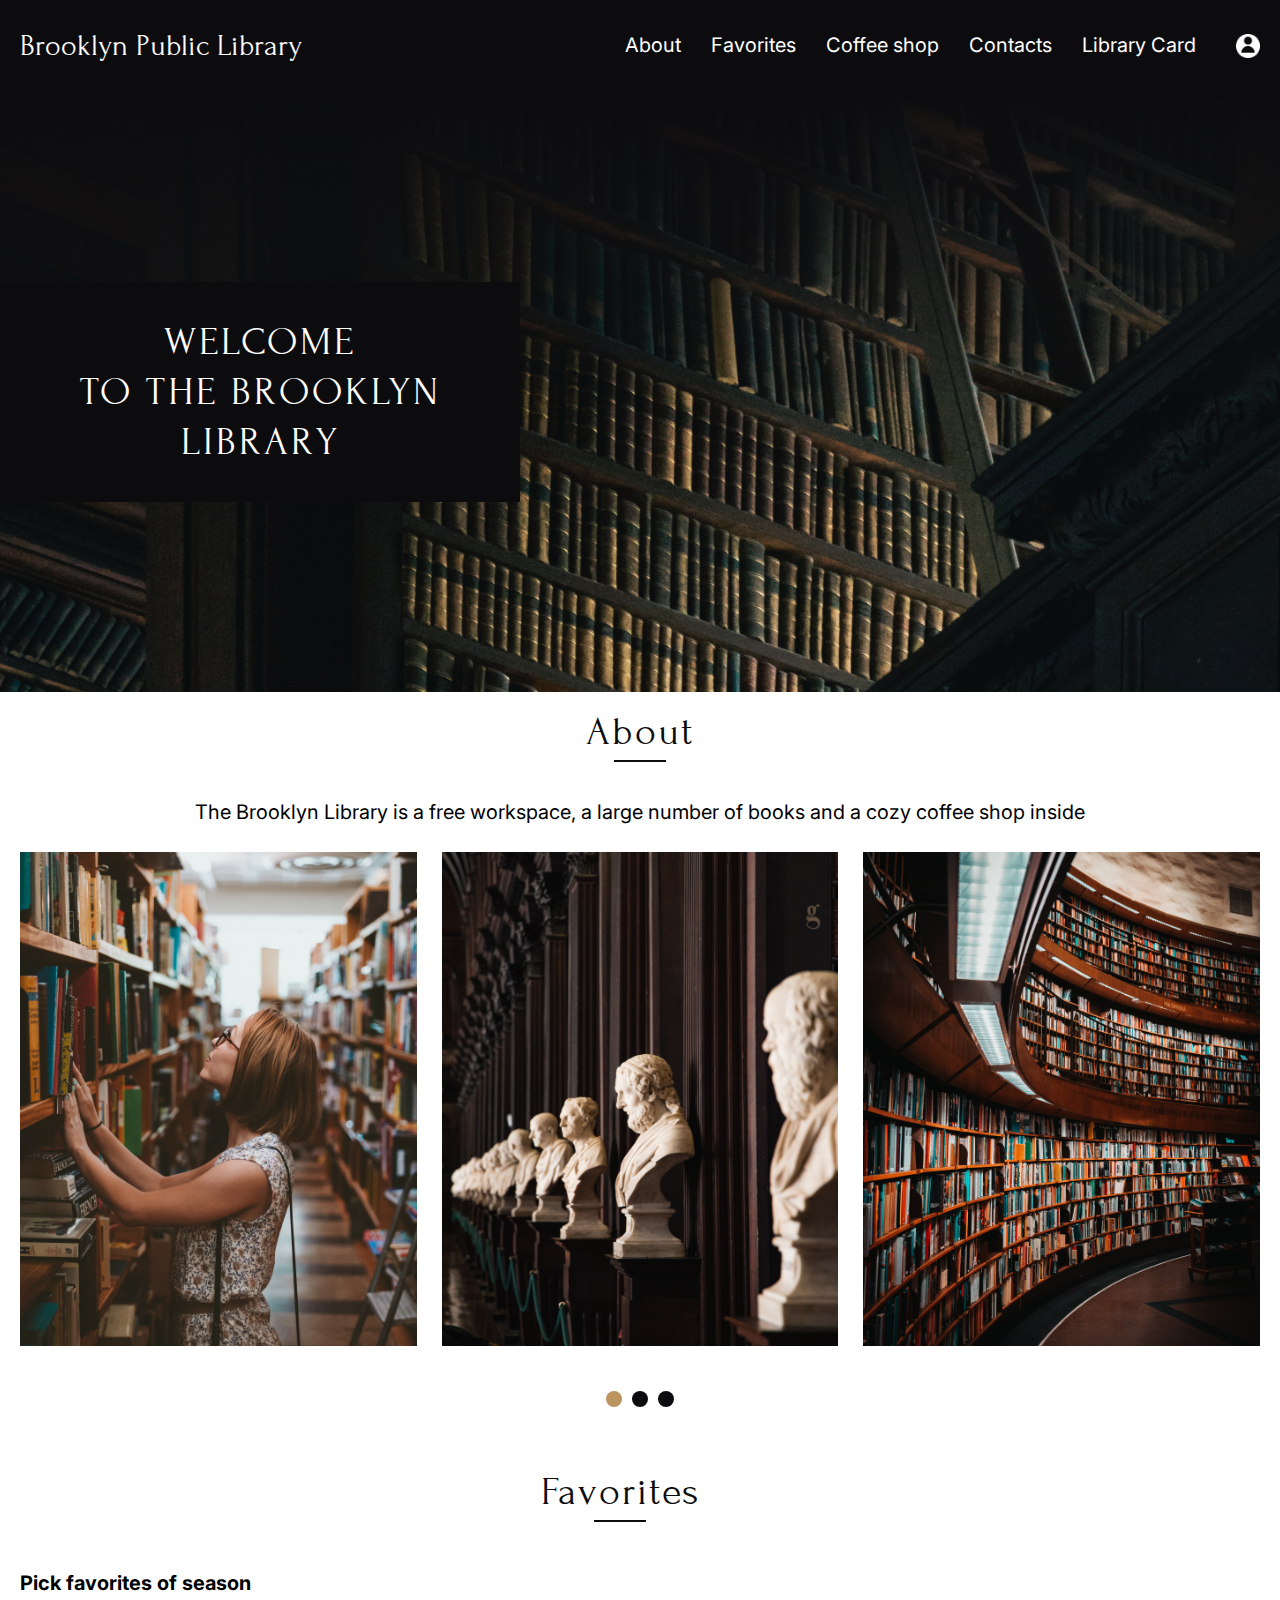
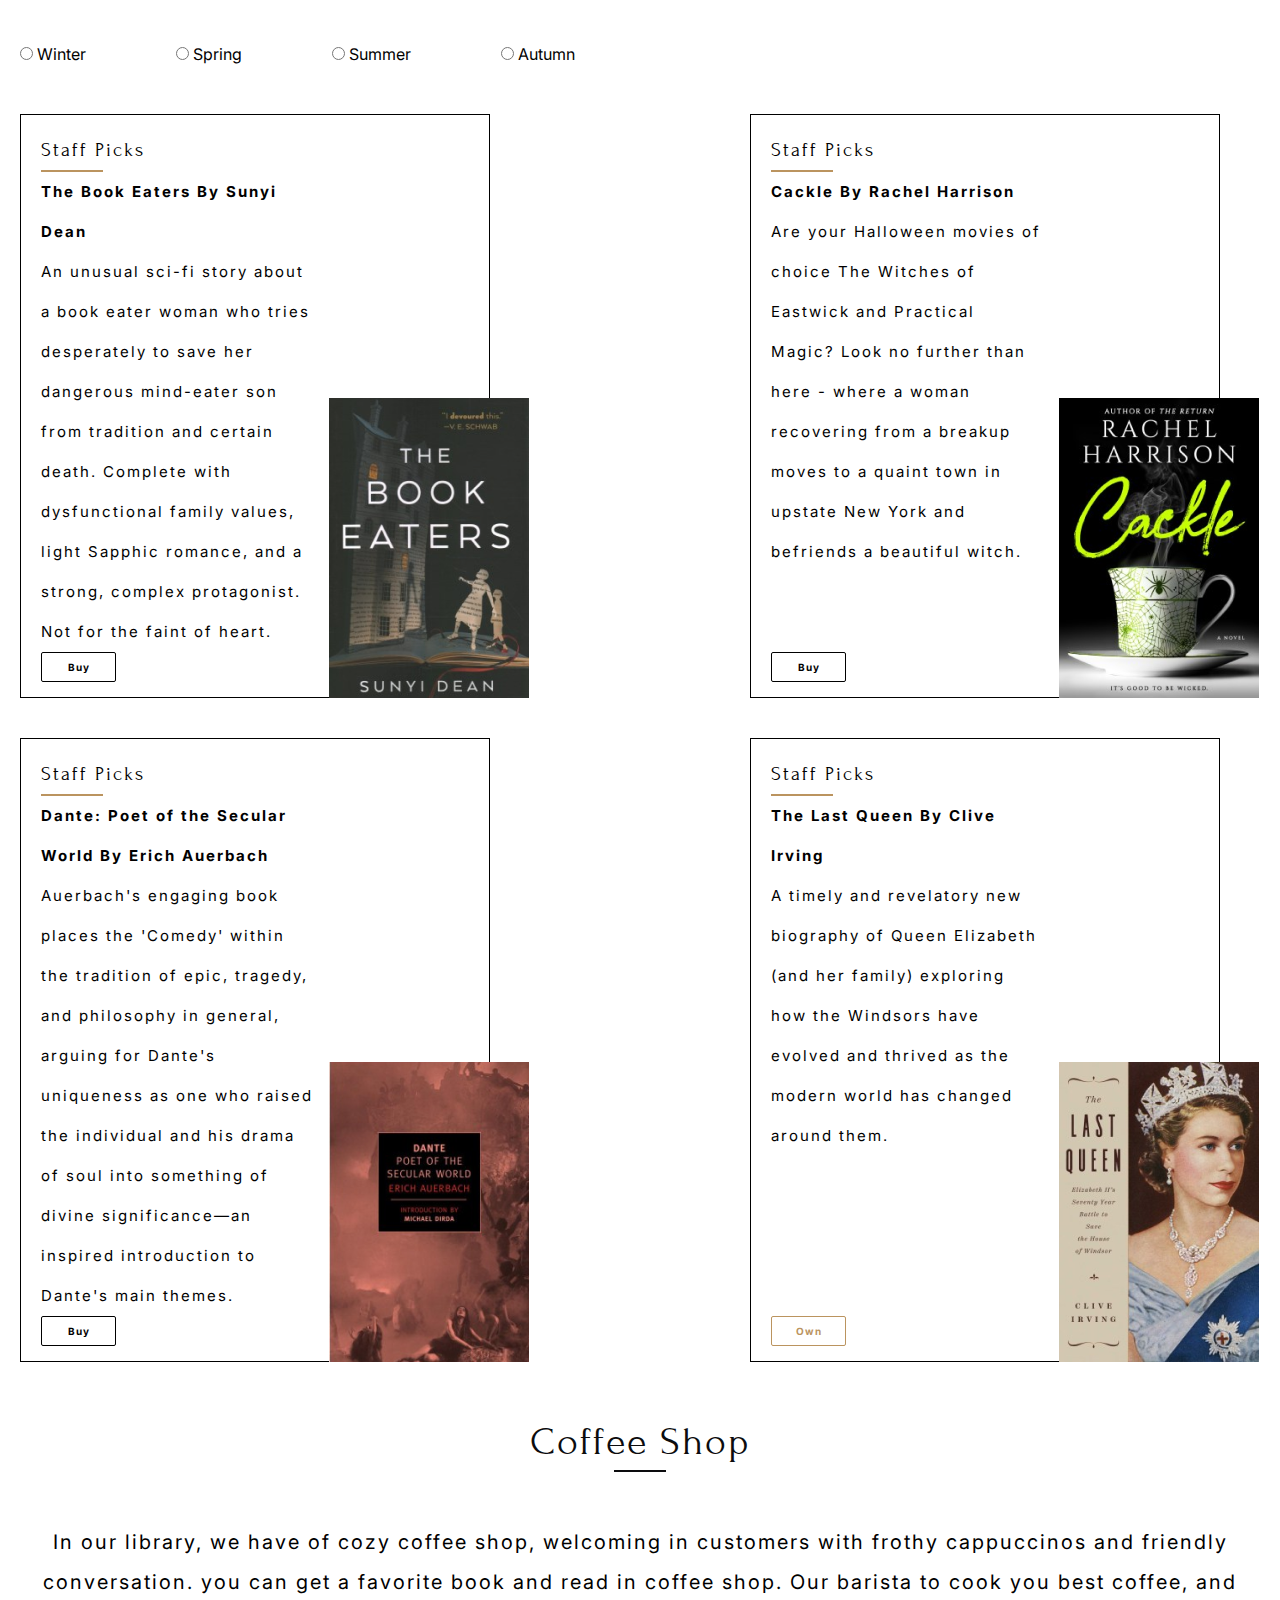
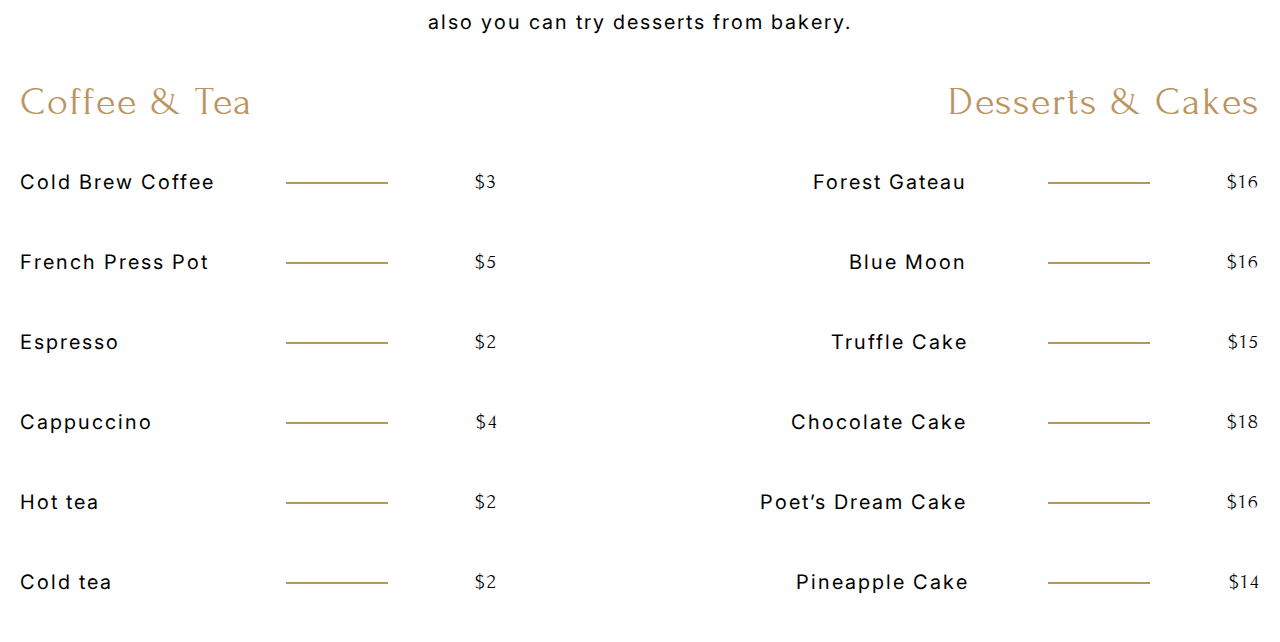
==== library/index.html @ 4b7516a8 "feat: new section shop" ====
<!DOCTYPE html>
<html lang="en">

<head>
    <meta charset="UTF-8">
    <meta name="viewport" content="width=device-width, initial-scale=1.0">
    <title>Document</title>
    <link rel="stylesheet" href="styles.css">
</head>

<body>
    <header class="header">
        <h1 class="header-head">Brooklyn Public Library</h1>
        <div class="nav-container">
            <nav class="header-navigation">
                <ul class="header-nav-list">
                    <li class="nav-list-item"><a href="#" class="nav-list-link">About</a></li>
                    <li class="nav-list-item"><a href="#" class="nav-list-link">Favorites</a></li>
                    <li class="nav-list-item"><a href="#" class="nav-list-link">Coffee shop</a></li>
                    <li class="nav-list-item"><a href="#" class="nav-list-link">Contacts</a></li>
                    <li class="nav-list-item"><a href="#" class="nav-list-link">Library Card</a></li>
            </nav>
            <div class="icon-wrapper">
                <img src="images/icon_profile.png" alt="profile-icon" class="profile-icon">
            </div>
        </div>
    </header>
    <main class="main">
        <section class="welcome">
            <div class="welcome-head-wrapper">
                <h2 class="welcome-head">Welcome <br>
                    to the Brooklyn <br> Library</h2>
            </div>
        </section>
        <section class="about">
            <h2 class="about-head same-head">About</h2>
            <p class="about-text">The Brooklyn Library is a free workspace, a large number of books and a cozy coffee
                shop inside </p>
            <div class="about-slider-container">
                <div class="about-image-block">
                    <img src="images/image 1.png" alt="slider-image-1" class="about-image">
                </div>
                <div class="about-image-block">
                    <img src="images/image 2.png" alt="slider-image-2" class="about-image">
                </div>
                <div class="about-image-block">
                    <img src="images/image 3.png" alt="slider-image-3" class="about-image">
                </div>
            </div>
            <div class="panation-container">
                <div class="pagination-block active">
                    <span class="pagination-circle active"></span>
                </div>
                <div class="pagination-block">
                    <span class="pagination-circle"></span>
                </div>
                <div class="pagination-block">
                    <span class="pagination-circle"></span>
                </div>
            </div>
        </section>
        <section class="favorites">
            <h2 class="favorites-head same-head">Favorites</h2>
            <p class="favorites-choose">Pick favorites of season</p>
            <form class="favorites-form">
                <label>
                    <input class="favorites-radio-input" type="radio" name="choose-season" value="winter">
                    Winter
                </label>
                <label>
                    <input class="favorites-radio-input" type="radio" name="choose-season" value="spring">
                    Spring
                </label>
                <label>
                    <input class="favorites-radio-input" type="radio" name="choose-season" value="summer">
                    Summer
                </label>
                <label>
                    <input class="favorites-radio-input" type="radio" name="choose-season" value="autumn">
                    Autumn
                </label>
            </form>
            <div class="favorites-blocks-wrapper">
                <div class="favorite-block">
                    <div class="favorite-block-container">
                        <p class="favorite-subhead">Staff Picks</p>
                        <div class="book-name-wrapper">
                            <p class="book-name">The Book Eaters By Sunyi Dean</p>
                        </div>
                        <p class="bool-description">An unusual sci-fi story about a book eater woman who tries
                            desperately
                            to save her dangerous mind-eater son from tradition and certain death. Complete with
                            dysfunctional family values, light Sapphic romance, and a strong, complex protagonist. Not
                            for
                            the faint of heart. </p>
                    </div>
                    <button class="buy-btn" type="submit">Buy</button>
                    <div class="book-image-container">
                        <img src="images/favorites-image/winter-1.png" alt="The Book Eaters By Sunyi Dean"
                            class="book-image">
                    </div>
                </div>
                <div class="favorite-block">
                    <div class="favorite-block-container">
                        <p class="favorite-subhead">Staff Picks</p>
                        <div class="book-name-wrapper">
                            <p class="book-name">Cackle By Rachel Harrison</p>
                        </div>
                        <p class="bool-description">Are your Halloween movies of choice The Witches of Eastwick and
                            Practical Magic? Look no further than here - where a woman recovering from a breakup moves
                            to a
                            quaint town in upstate New York and befriends a beautiful witch.</p>
                    </div>
                    <button class="buy-btn" type="submit">Buy</button>
                    <div class="book-image-container">
                        <img src="images/favorites-image/winter-2.png" alt="Cackle By Rachel Harrison"
                            class="book-image">
                    </div>
                </div>
                <div class="favorite-block">
                    <div class="favorite-block-container">
                        <p class="favorite-subhead">Staff Picks</p>
                        <div class="book-name-wrapper">
                            <p class="book-name">Dante: Poet of the Secular World By Erich Auerbach</p>
                        </div>
                        <p class="bool-description">Auerbach's engaging book places the 'Comedy' within the tradition of
                            epic, tragedy, and philosophy in general, arguing for Dante's uniqueness as one who raised
                            the
                            individual and his drama of soul into something of divine significance—an inspired
                            introduction
                            to Dante's main themes.</p>
                    </div>
                    <button class="buy-btn" type="submit">Buy</button>
                    <div class="book-image-container">
                        <img src="images/favorites-image/winter-3.png"
                            alt="Dante: Poet of the Secular World By Erich Auerbach" class="book-image">
                    </div>
                </div>
                <div class="favorite-block">
                    <div class="favotite-block-container">
                        <p class="favorite-subhead">Staff Picks</p>
                        <div class="book-name-wrapper">
                            <p class="book-name">The Last Queen By Clive Irving</p>
                        </div>
                        <p class="bool-description">A timely and revelatory new biography of Queen Elizabeth (and her
                            family) exploring how the Windsors have evolved and thrived as the modern world has changed
                            around them.</p>
                    </div>
                    <button class="buy-btn own-btn" type="submit" disabled>Own</button>
                    <div class="book-image-container">
                        <img src="images/favorites-image/winter-4.png" alt="The Last Queen By Clive Irving"
                            class="book-image">
                    </div>
                </div>
            </div>
        </section>
        <section class="coffeeshop">
            <h2 class="coffeeshop-head same-head">Coffee Shop</h2>
            <p class="shop-text">In our library, we have of cozy coffee shop, welcoming in customers with frothy
                cappuccinos and friendly conversation.
                you can get a favorite book and read in coffee shop. Our barista to cook you best coffee, and also you
                can try desserts from bakery.</p>
            <div class="menu-wrapper">
                <div class="menu-block drinks">
                    <h3 class="menu-head">Coffee & Tea</h3>
                    <ul class="menu-list">
                        <li class="menu-item">
                            <span class="menu-item-name">Cold Brew Coffee</span>
                            <span class="menu-item-price">$3</span>
                        </li>
                        <li class="menu-item">
                            <span class="menu-item-name">French Press Pot</span>
                            <span class="menu-item-price">$5</span>
                        </li>
                        <li class="menu-item">
                            <span class="menu-item-name">Espresso</span>
                            <span class="menu-item-price">$2</span>
                        </li>
                        <li class="menu-item">
                            <span class="menu-item-name">Cappuccino</span>
                            <span class="menu-item-price">$4</span>
                        </li>
                        <li class="menu-item">
                            <span class="menu-item-name">Hot tea</span>
                            <span class="menu-item-price">$2</span>
                        </li>
                        <li class="menu-item">
                            <span class="menu-item-name">Cold tea</span>
                            <span class="menu-item-price">$2</span>
                        </li>
                    </ul>
                </div>
                <div class="menu-block deserts">
                    <h3 class="menu-head deserts">Desserts & Cakes</h3>
                    <ul class="menu-list">
                        <li class="menu-item">
                            <div class="menu-item-name-wrap">
                                <span class="menu-item-name deserts">Forest Gateau</span>
                            </div>
                            <span class="menu-item-price deserts">$16</span>
                        </li>
                        <li class="menu-item">
                            <div class="menu-item-name-wrap">
                                <span class="menu-item-name deserts">Blue Moon</span>
                            </div>
                            <span class="menu-item-price deserts">$16</span>
                        </li>
                        <li class="menu-item">
                            <div class="menu-item-name-wrap">
                                <span class="menu-item-name deserts">Truffle Cake</span>
                            </div>
                            <span class="menu-item-price deserts">$15</span>
                        </li>
                        <li class="menu-item">
                            <div class="menu-item-name-wrap">
                                <span class="menu-item-name deserts">Chocolate Cake</span>
                            </div>
                            <span class="menu-item-price deserts">$18</span>
                        </li>
                        <li class="menu-item">
                            <div class="menu-item-name-wrap">
                                <span class="menu-item-name deserts">Poet’s Dream Cake</span>
                            </div>
                            <span class="menu-item-price deserts">$16</span>
                        </li>
                        <li class="menu-item">
                            <div class="menu-item-name-wrap">
                                <span class="menu-item-name deserts">Pineapple Cake</span>
                            </div>
                            <span class="menu-item-price deserts">$14</span>
                        </li>
                    </ul>
                </div>
            </div>
        </section>
    </main>
    <footer class="footer"></footer>
    <script src="index.js"></script>
</body>

</html>
---- library/styles.css ----
@import url(styles/reset.css);
@import url(styles/normolise.css);
@import url(styles/header.css);
@import url(styles/welcome.css);
@import url(styles/about.css);
@import url(styles/favorites.css);
@import url(styles/shop.css);

@import url('https://fonts.googleapis.com/css2?family=Forum&display=swap');
@import url('https://fonts.googleapis.com/css2?family=Forum&family=Inter:wght@400;700&display=swap');

:root {
    --brown: #BB945F;
    --black: #0C0C0E;
    --text-color: #000000;
    --grey: #8E8E8E;
}

body {
    font-family: 'Inter', sans-serif;
    font-weight: 400;
    line-height: 40px;
}

h1, h2, h3 {
    font-family: 'Forum', cursive;
}

.same-head {
    font-size: 40px;
    color: var(--black);
    letter-spacing: 2px;
    position: relative;
}

.same-head::after {
    content: '';
    border: 1px solid var(--black);
    display: block;
    position: absolute;
    bottom: -25%;
    left: 50%;
    transform: translateX(-50%);
    width: 50px;
}
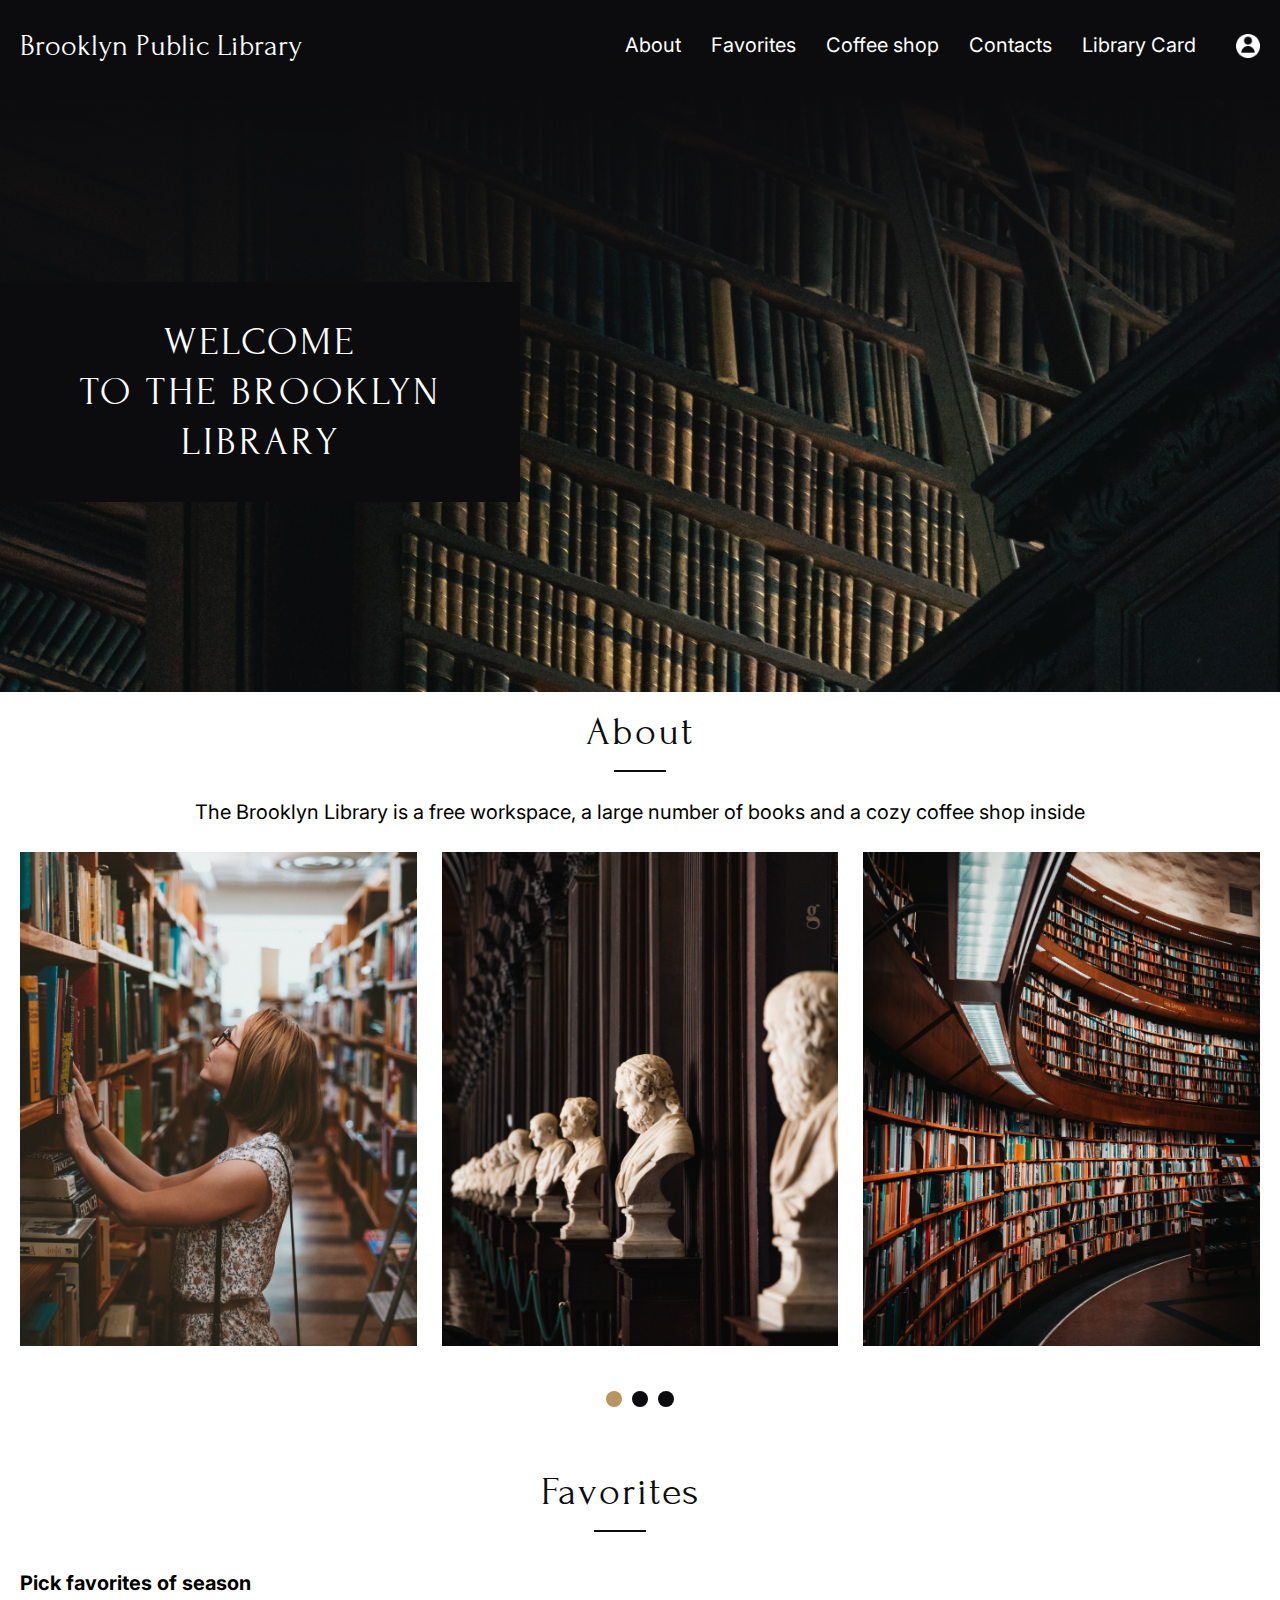
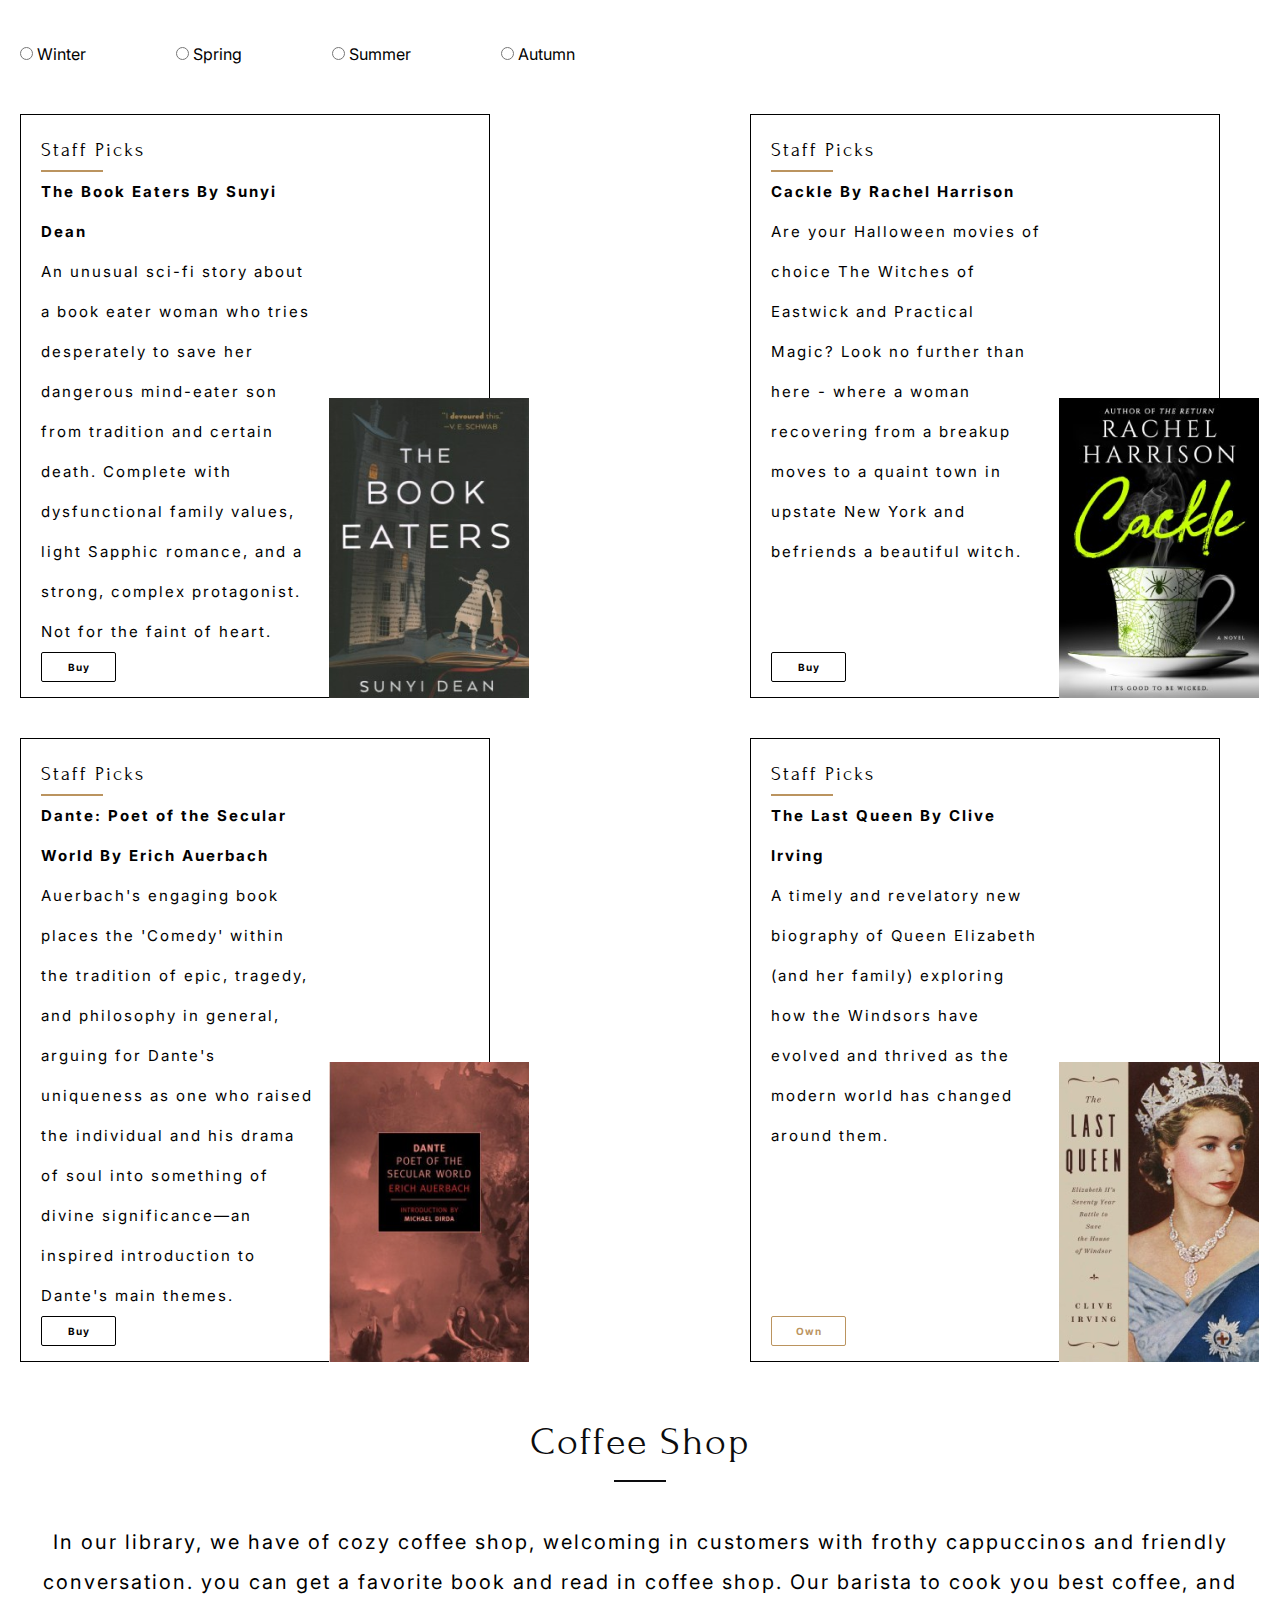
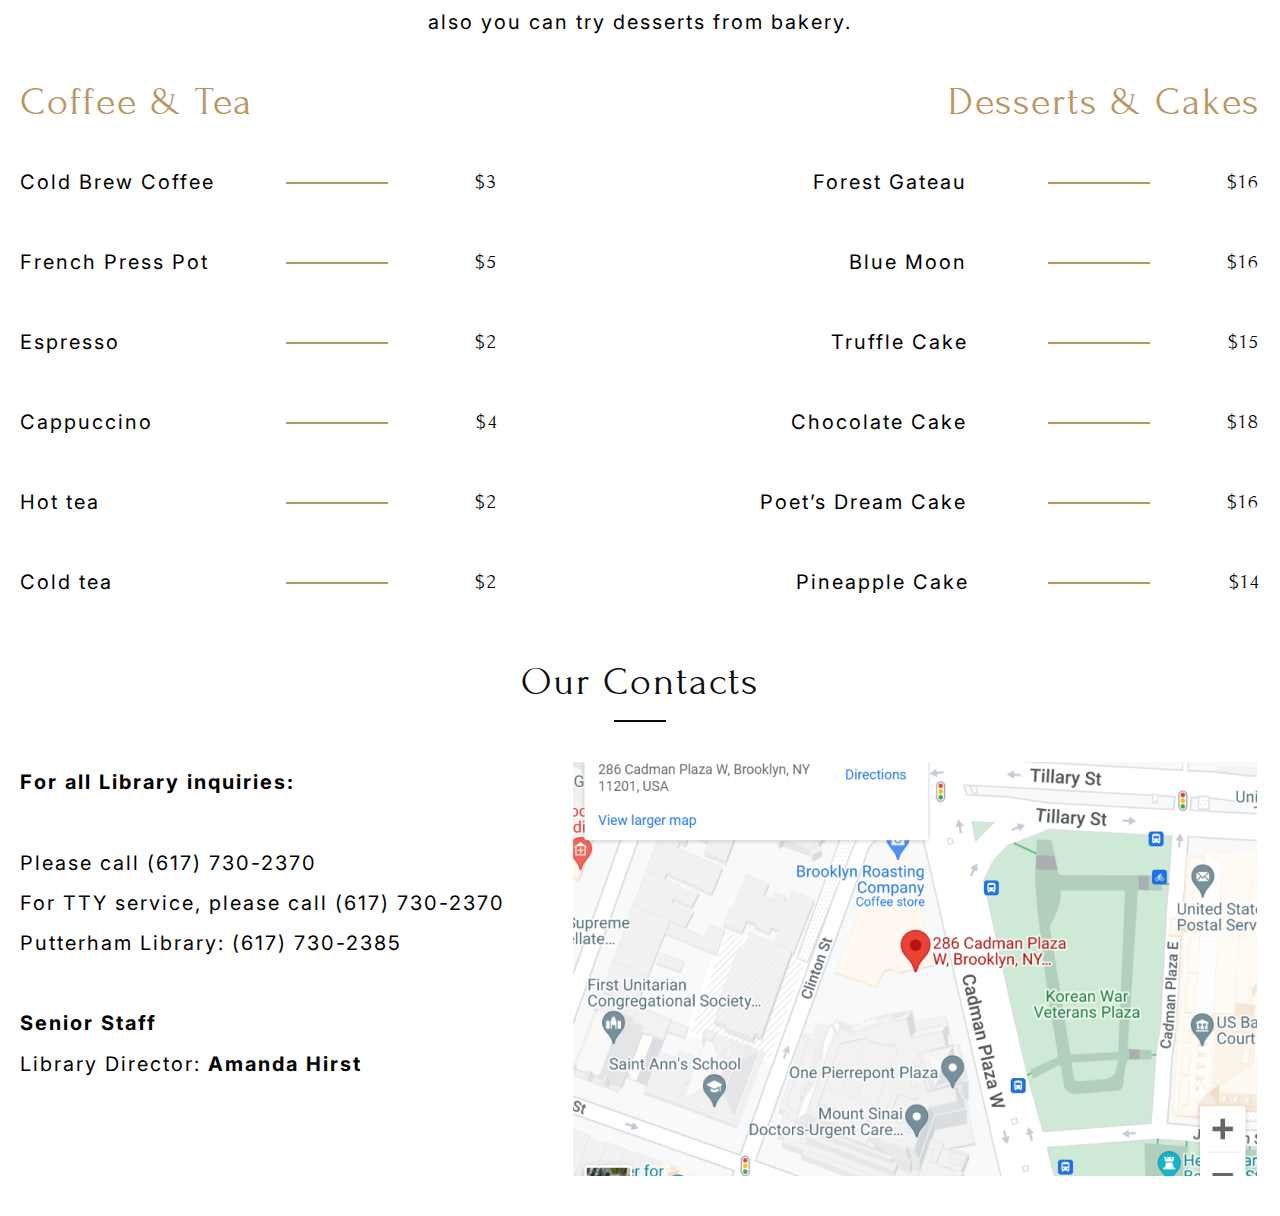
==== commit 0b25b4b3: "feat: new section contacts" ====
--- a/library/index.html
+++ b/library/index.html
@@ -233,6 +233,30 @@
                 </div>
             </div>
         </section>
+        <section class="contacts">
+            <h2 class="contacts-head same-head">Our Contacts</h2>
+            <div class="contacts-wrapper">
+                <div class="contacts-info-wrapper">
+                    <span class="contacts-span">For all Library inquiries:</span>
+                    <ul class="contacts-list">
+                        <li class="contacts-list-item">Please call <a href="tel:(617) 730-2370" class="phone-link">(617)
+                                730-2370</a></li>
+                        <li class="contacts-list-item">For TTY service, please call <a href="tel:(617) 730-2370"
+                                class="phone-link">(617) 730-2370</a></li>
+                        <li class="contacts-list-item">Putterham Library: <a href="tel:(617) 730-2385"
+                                class="phone-link">(617) 730-2385</a></li>
+                    </ul>
+                    <div class="contacts-senior-staff">
+                        <span class="contacts-span">Senior Staff</span>
+                        <p class="contacts-director">Library Director: <a href="mailto:AmandaHirst@gmail.com"
+                                class="contacts-mail-link">Amanda Hirst</a></p>
+                    </div>
+                </div>
+                <div class="map-wrapper">
+                    <img src="images/map.png" alt="map" class="map-image">
+                </div>
+            </div>
+        </section>
     </main>
     <footer class="footer"></footer>
     <script src="index.js"></script>
--- a/library/styles.css
+++ b/library/styles.css
@@ -5,6 +5,7 @@
 @import url(styles/about.css);
 @import url(styles/favorites.css);
 @import url(styles/shop.css);
+@import url(styles/contacts.css);
 
 @import url('https://fonts.googleapis.com/css2?family=Forum&display=swap');
 @import url('https://fonts.googleapis.com/css2?family=Forum&family=Inter:wght@400;700&display=swap');
@@ -38,7 +39,7 @@
     border: 1px solid var(--black);
     display: block;
     position: absolute;
-    bottom: -25%;
+    bottom: -20px;
     left: 50%;
     transform: translateX(-50%);
     width: 50px;
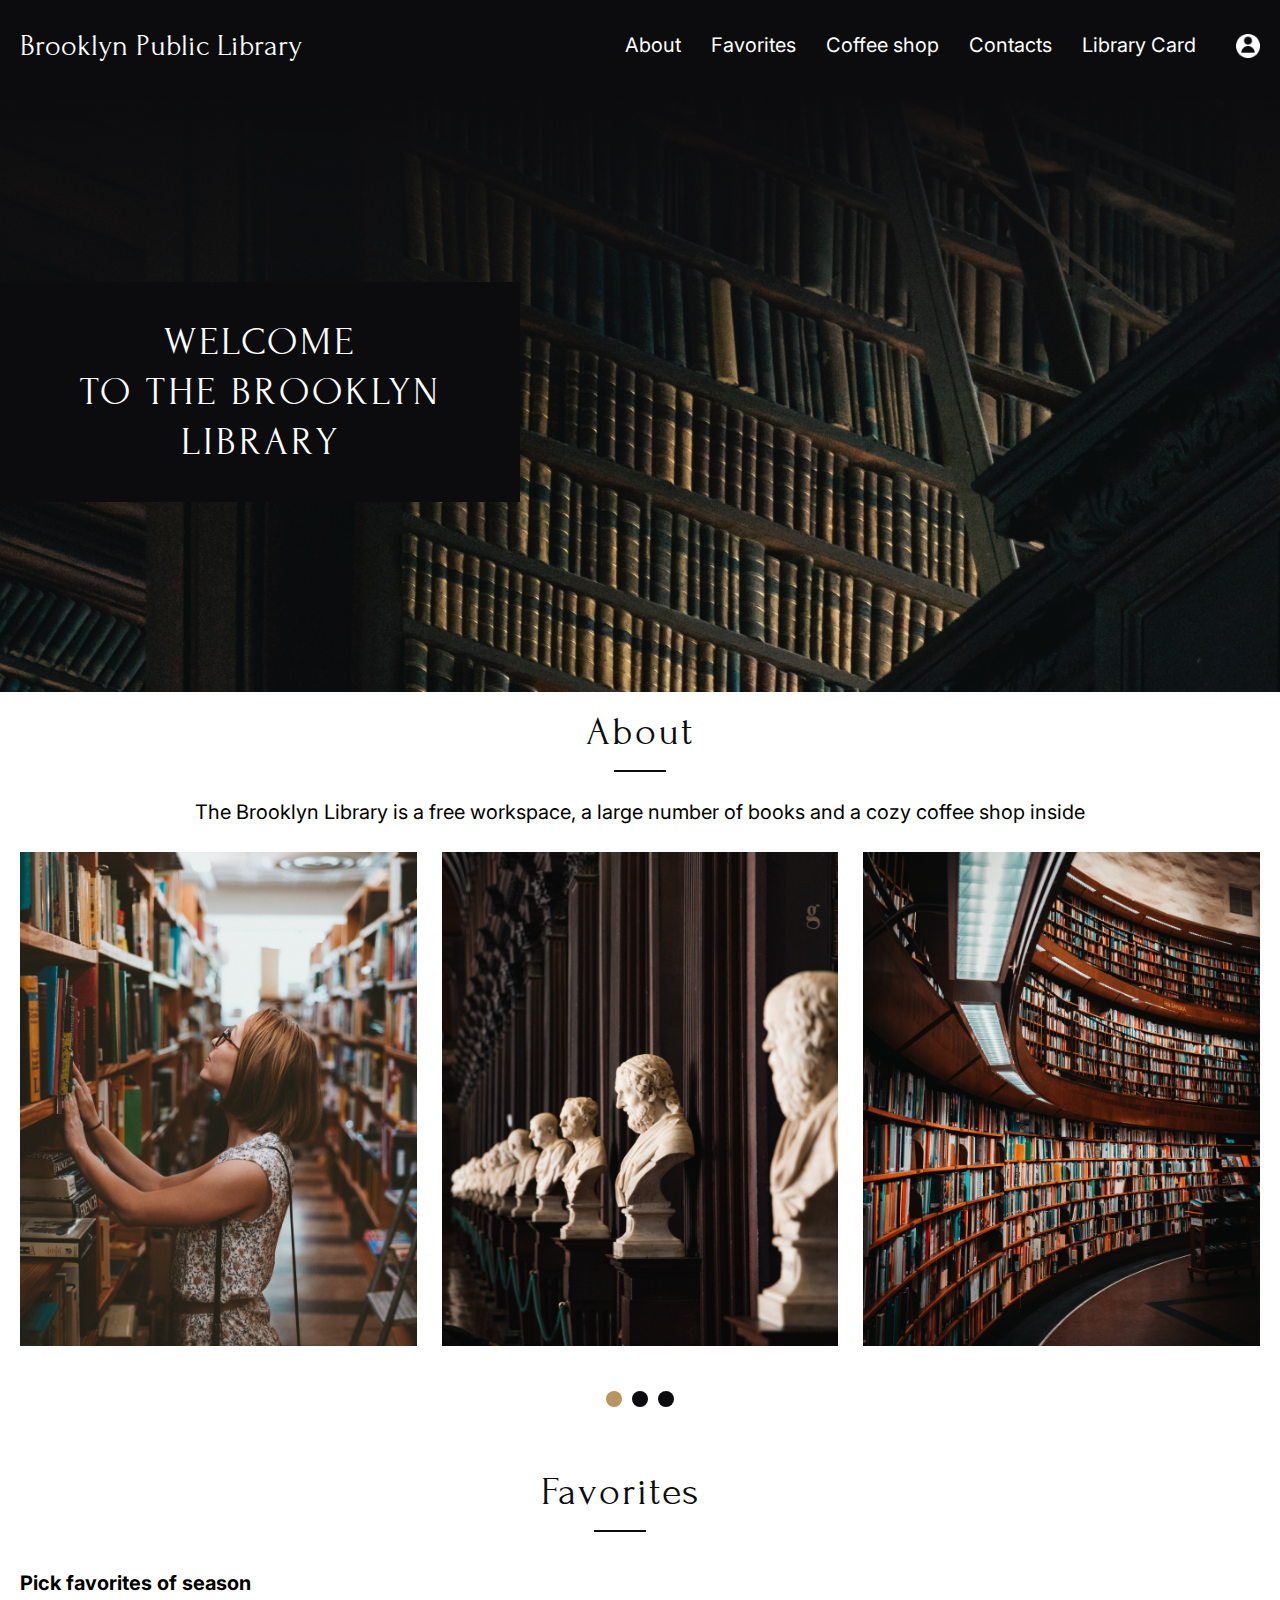
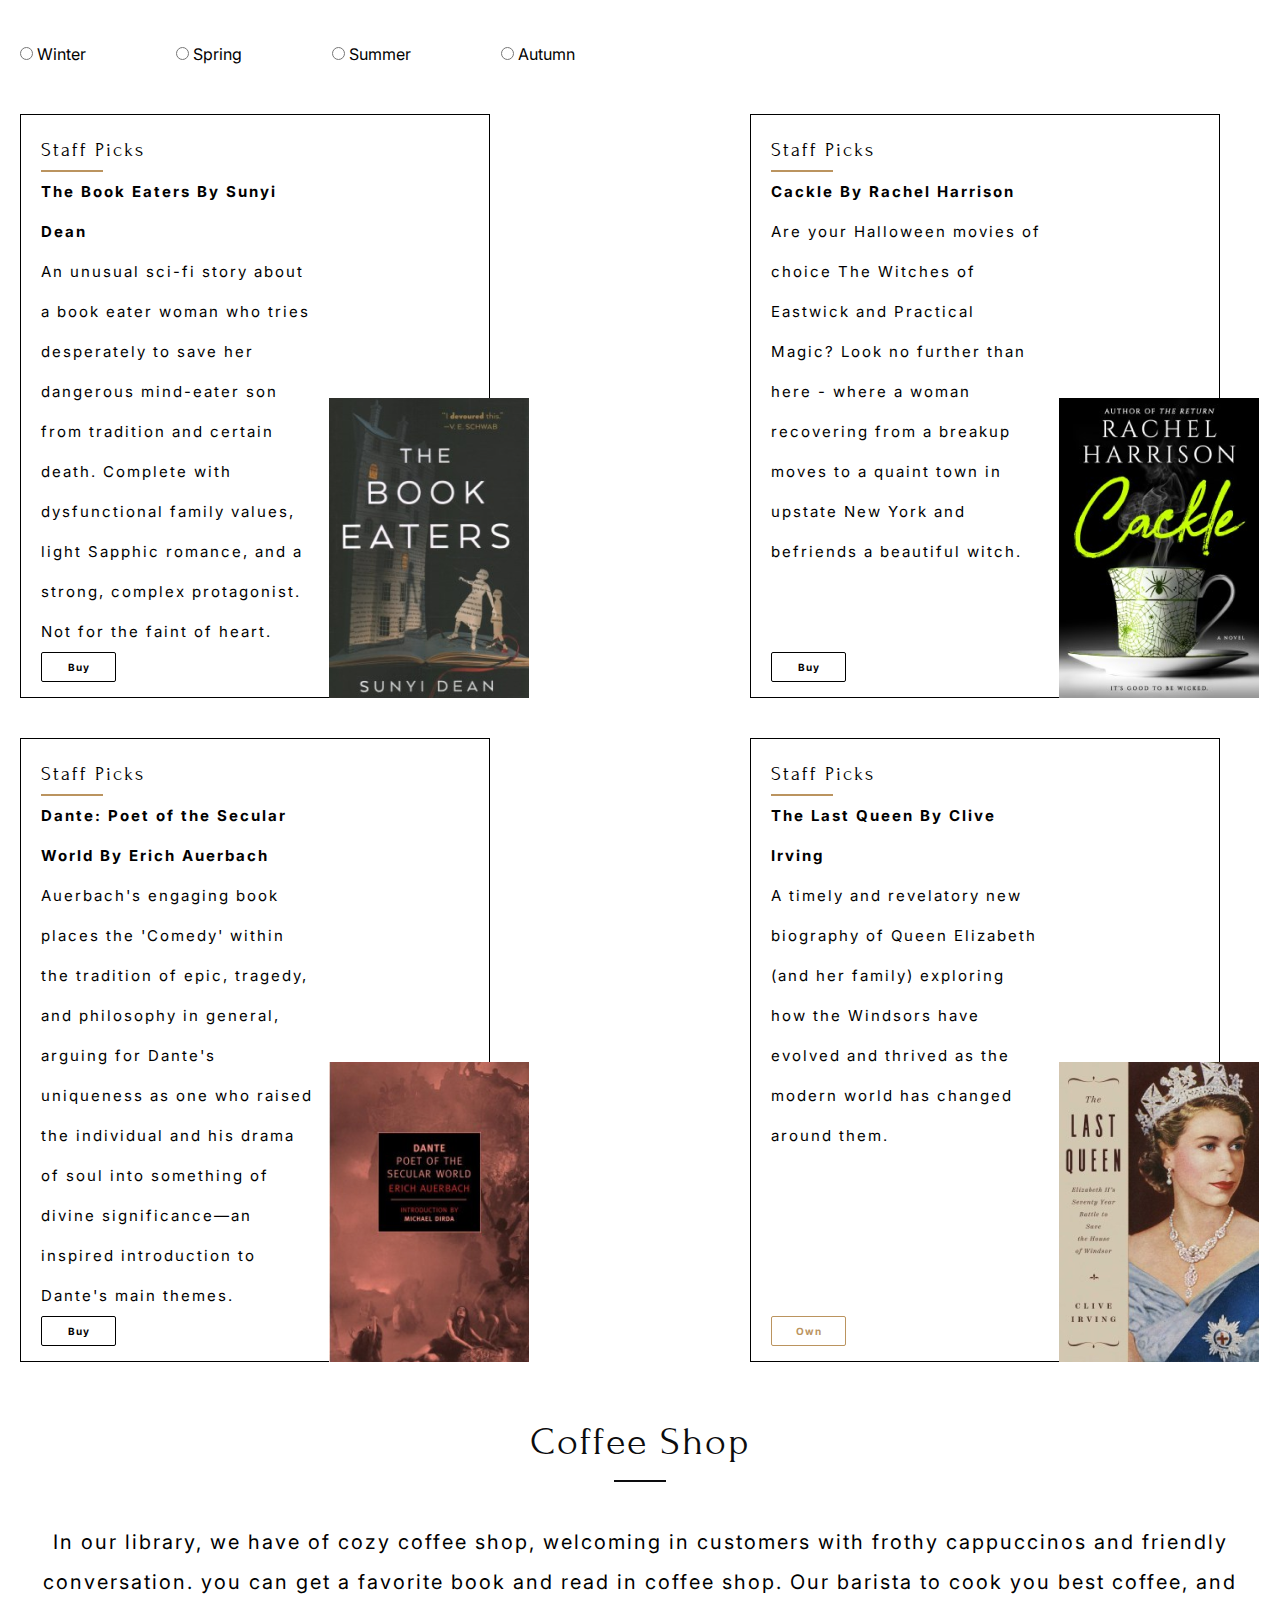
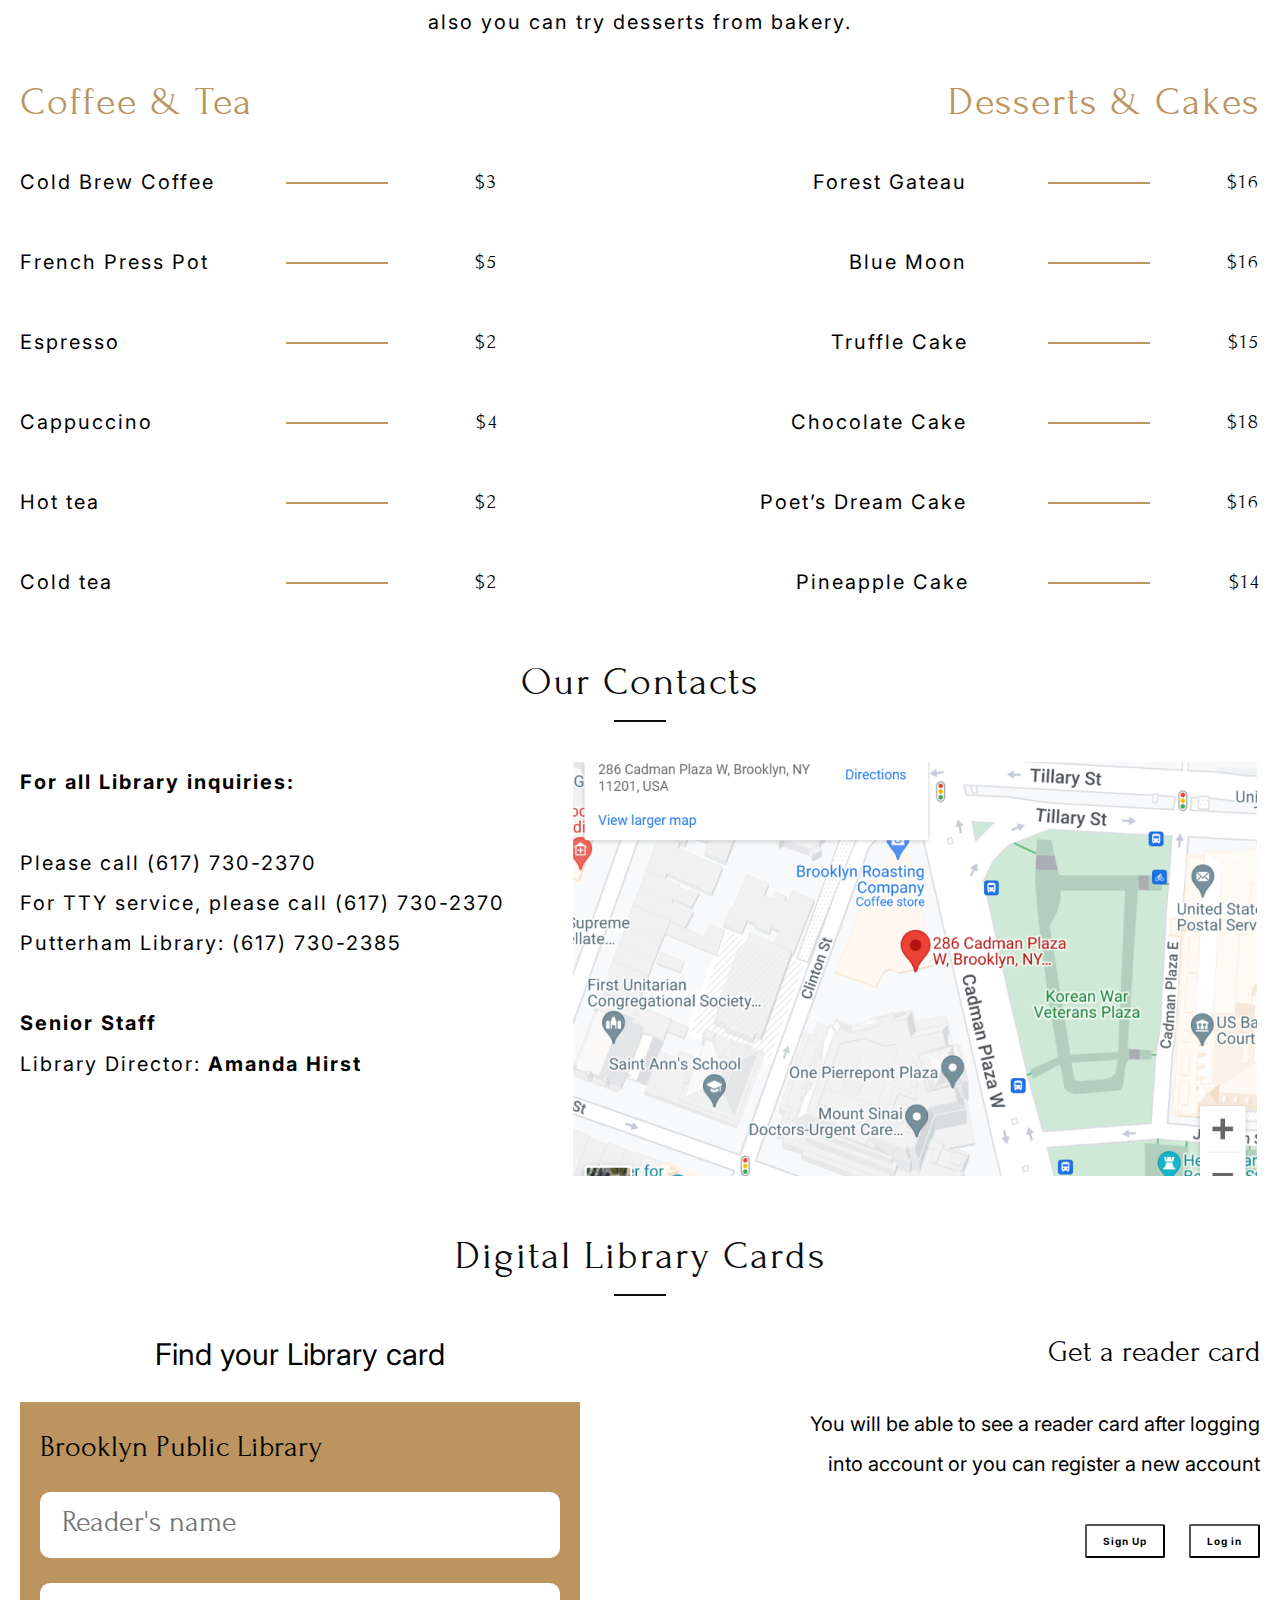
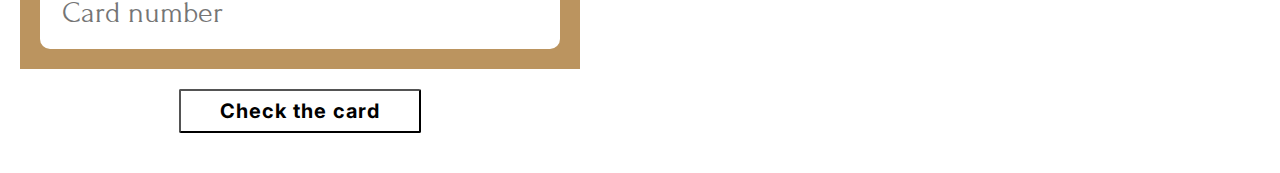
==== commit 096c3207: "feat: new section library" ====
--- a/library/index.html
+++ b/library/index.html
@@ -257,6 +257,35 @@
                 </div>
             </div>
         </section>
+        <section class="library-card">
+            <h2 class="library-head same-head">Digital Library Cards</h2>
+            <div class="library-block-wrapper">
+                <div class="library-card-wrapper">
+                    <h3 class="library-subhead">Find your Library card</h3>
+                    <div class="card-wrapper">
+                        <form class="card">
+                            <div class="card-name-wrapper">
+                            <span class="card-name">Brooklyn Public Library</span>
+                        </div>
+                            <input type="text" class="data-input first" placeholder="Reader's name ">
+                            <input type="number" class="data-input second" placeholder="Card number">
+                        </form>
+                        <button class="check-btn" type="submit">
+                            Check the card
+                        </button>
+                    </div>
+                </div>
+                <div class="sign-up-wrapper">
+                    <span class="geting-card">Get a reader card</span>
+                    <p class="card-text">You will be able to see a reader card after logging into account or you can
+                        register a new account</p>
+                    <div class="card-btn-container">
+                        <button class="sign-btn" type="submit">Sign Up</button>
+                        <button class="log-btn" type="submit">Log in</button>
+                    </div>
+                </div>
+            </div>
+        </section>
     </main>
     <footer class="footer"></footer>
     <script src="index.js"></script>
--- a/library/styles.css
+++ b/library/styles.css
@@ -6,6 +6,7 @@
 @import url(styles/favorites.css);
 @import url(styles/shop.css);
 @import url(styles/contacts.css);
+@import url(styles/library-card.css);
 
 @import url('https://fonts.googleapis.com/css2?family=Forum&display=swap');
 @import url('https://fonts.googleapis.com/css2?family=Forum&family=Inter:wght@400;700&display=swap');
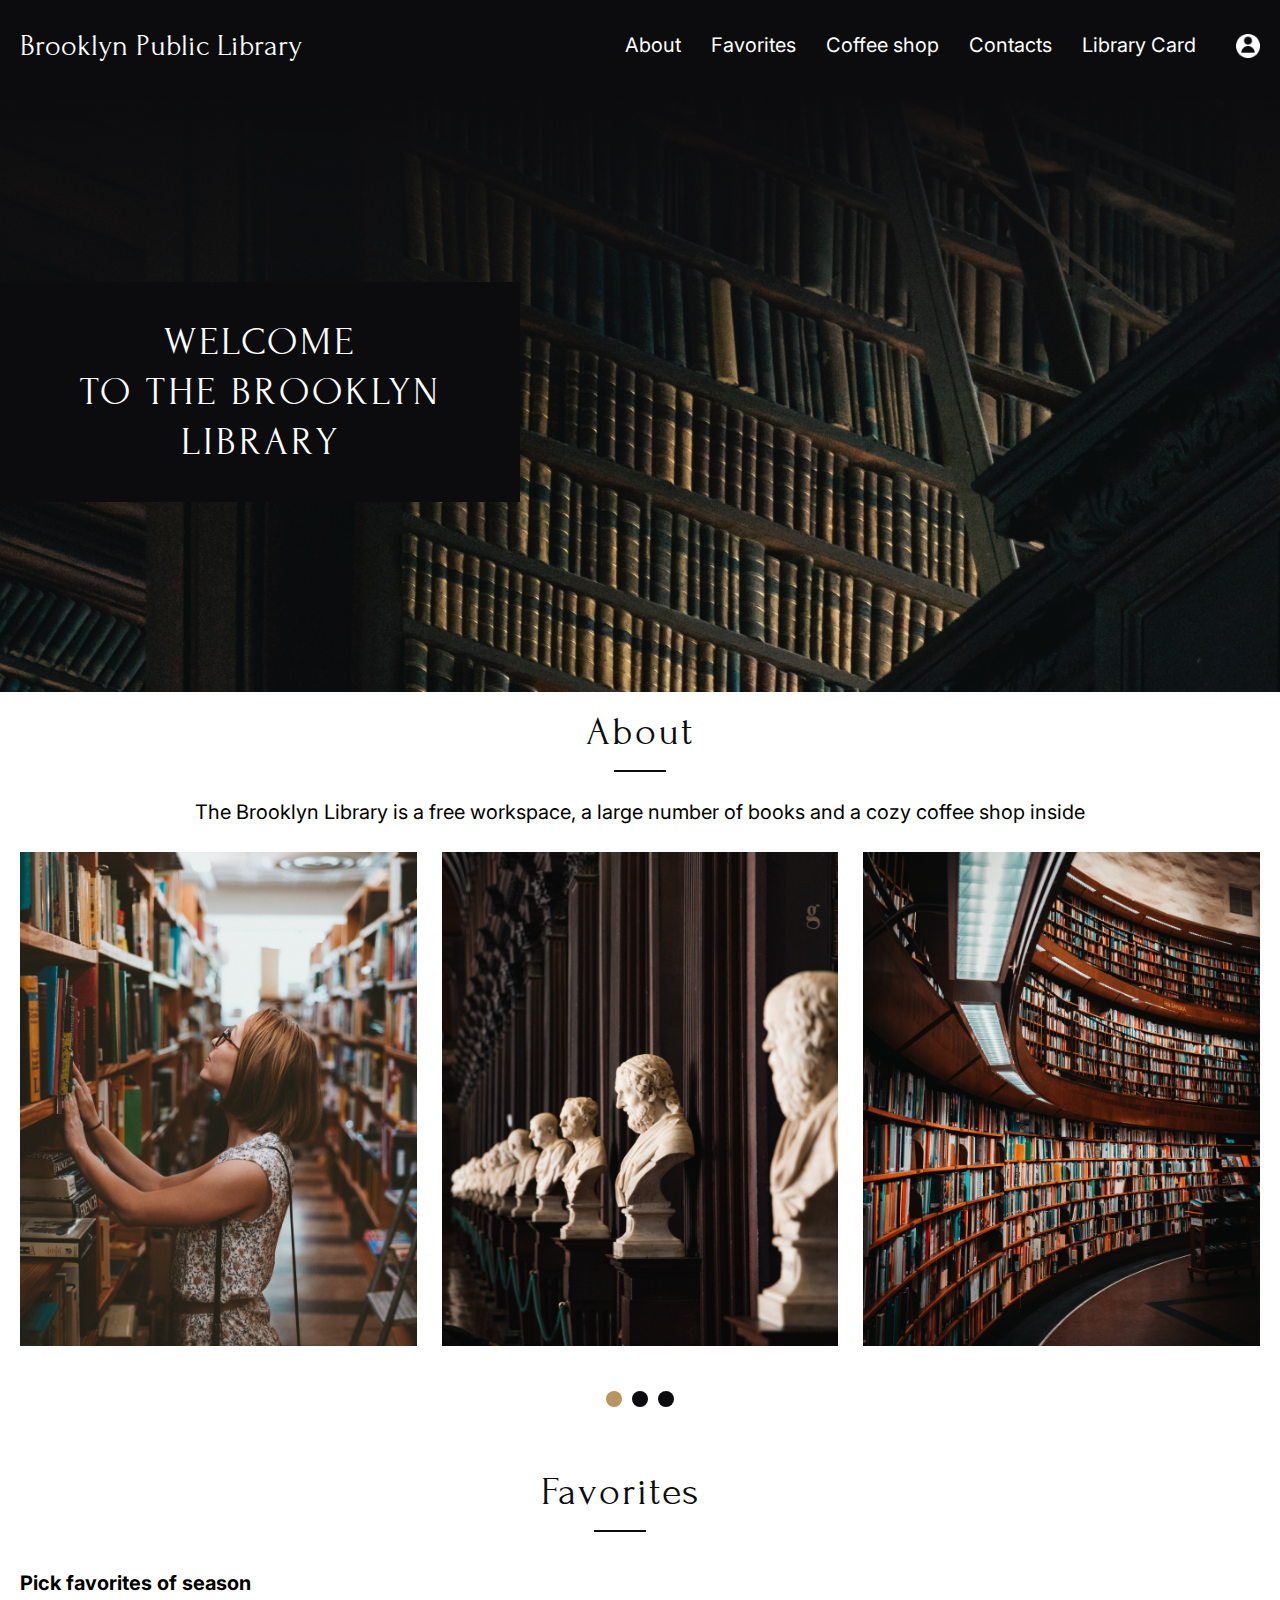
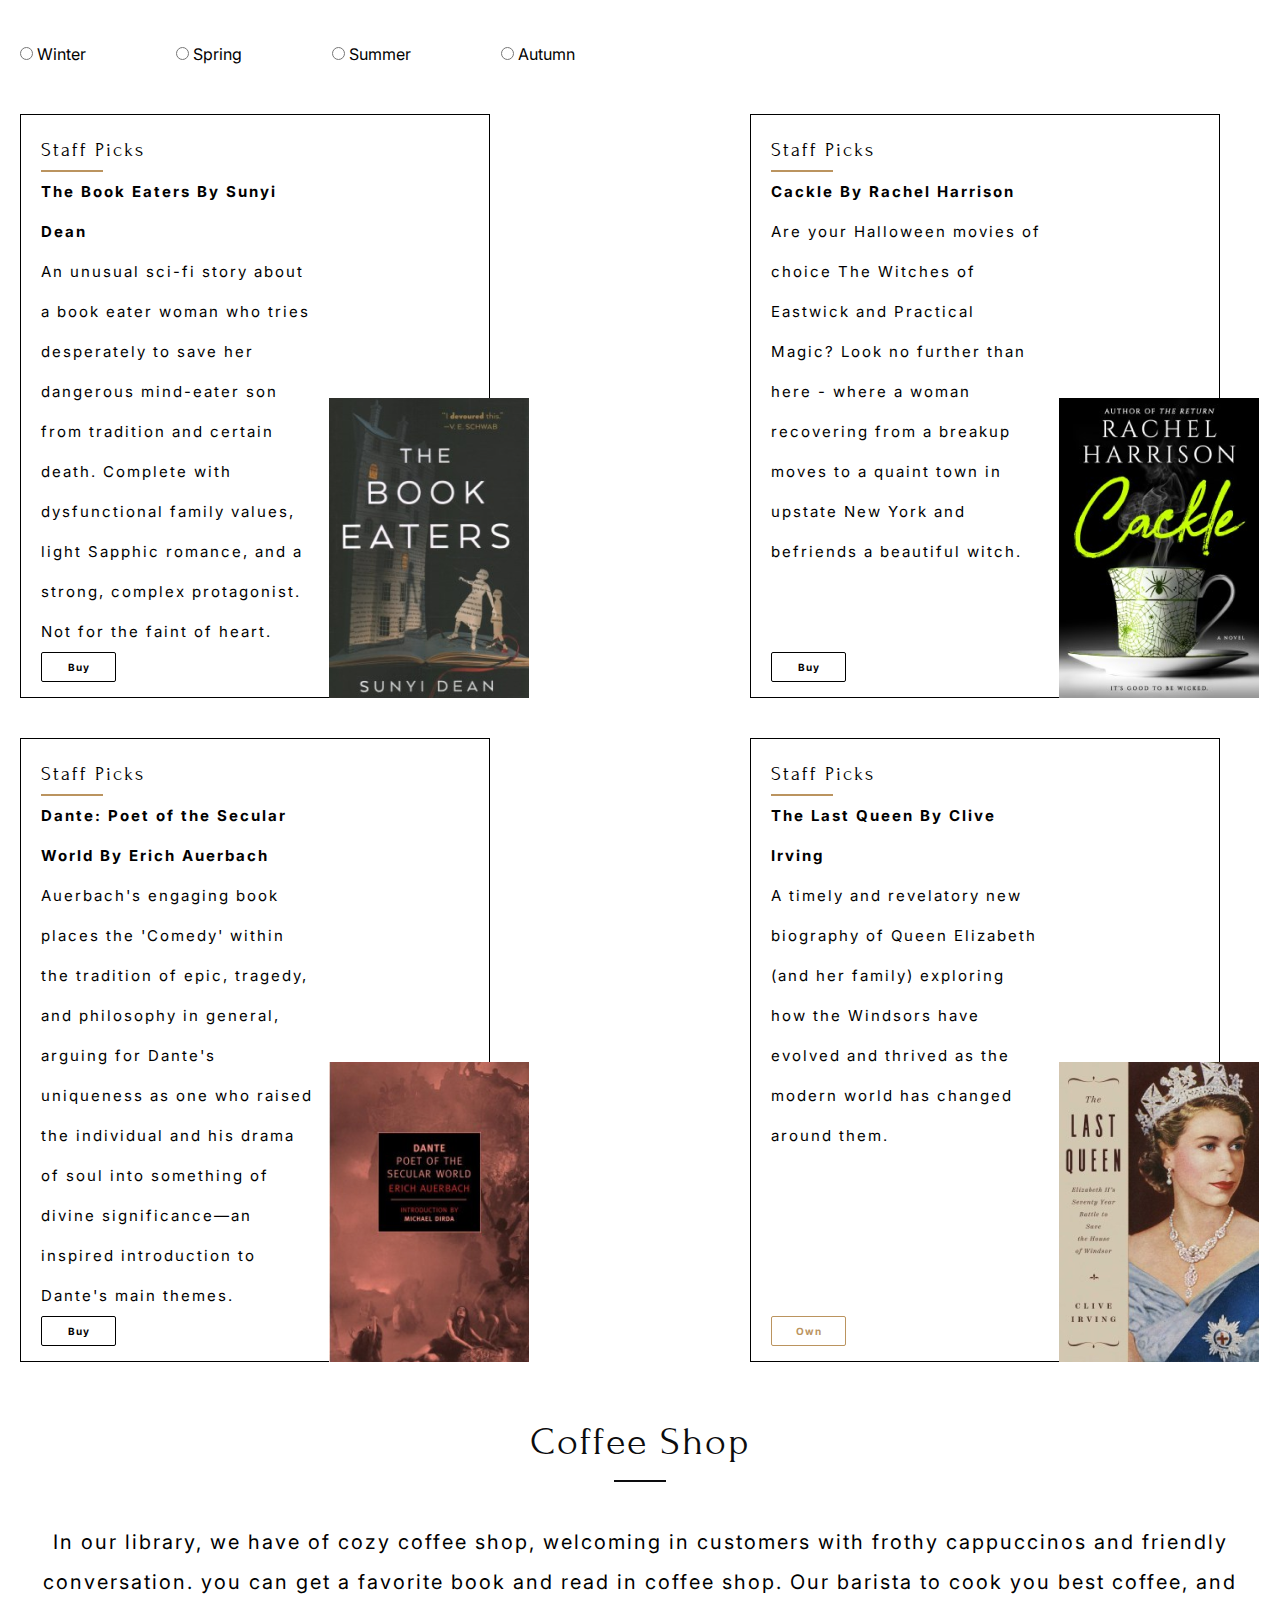
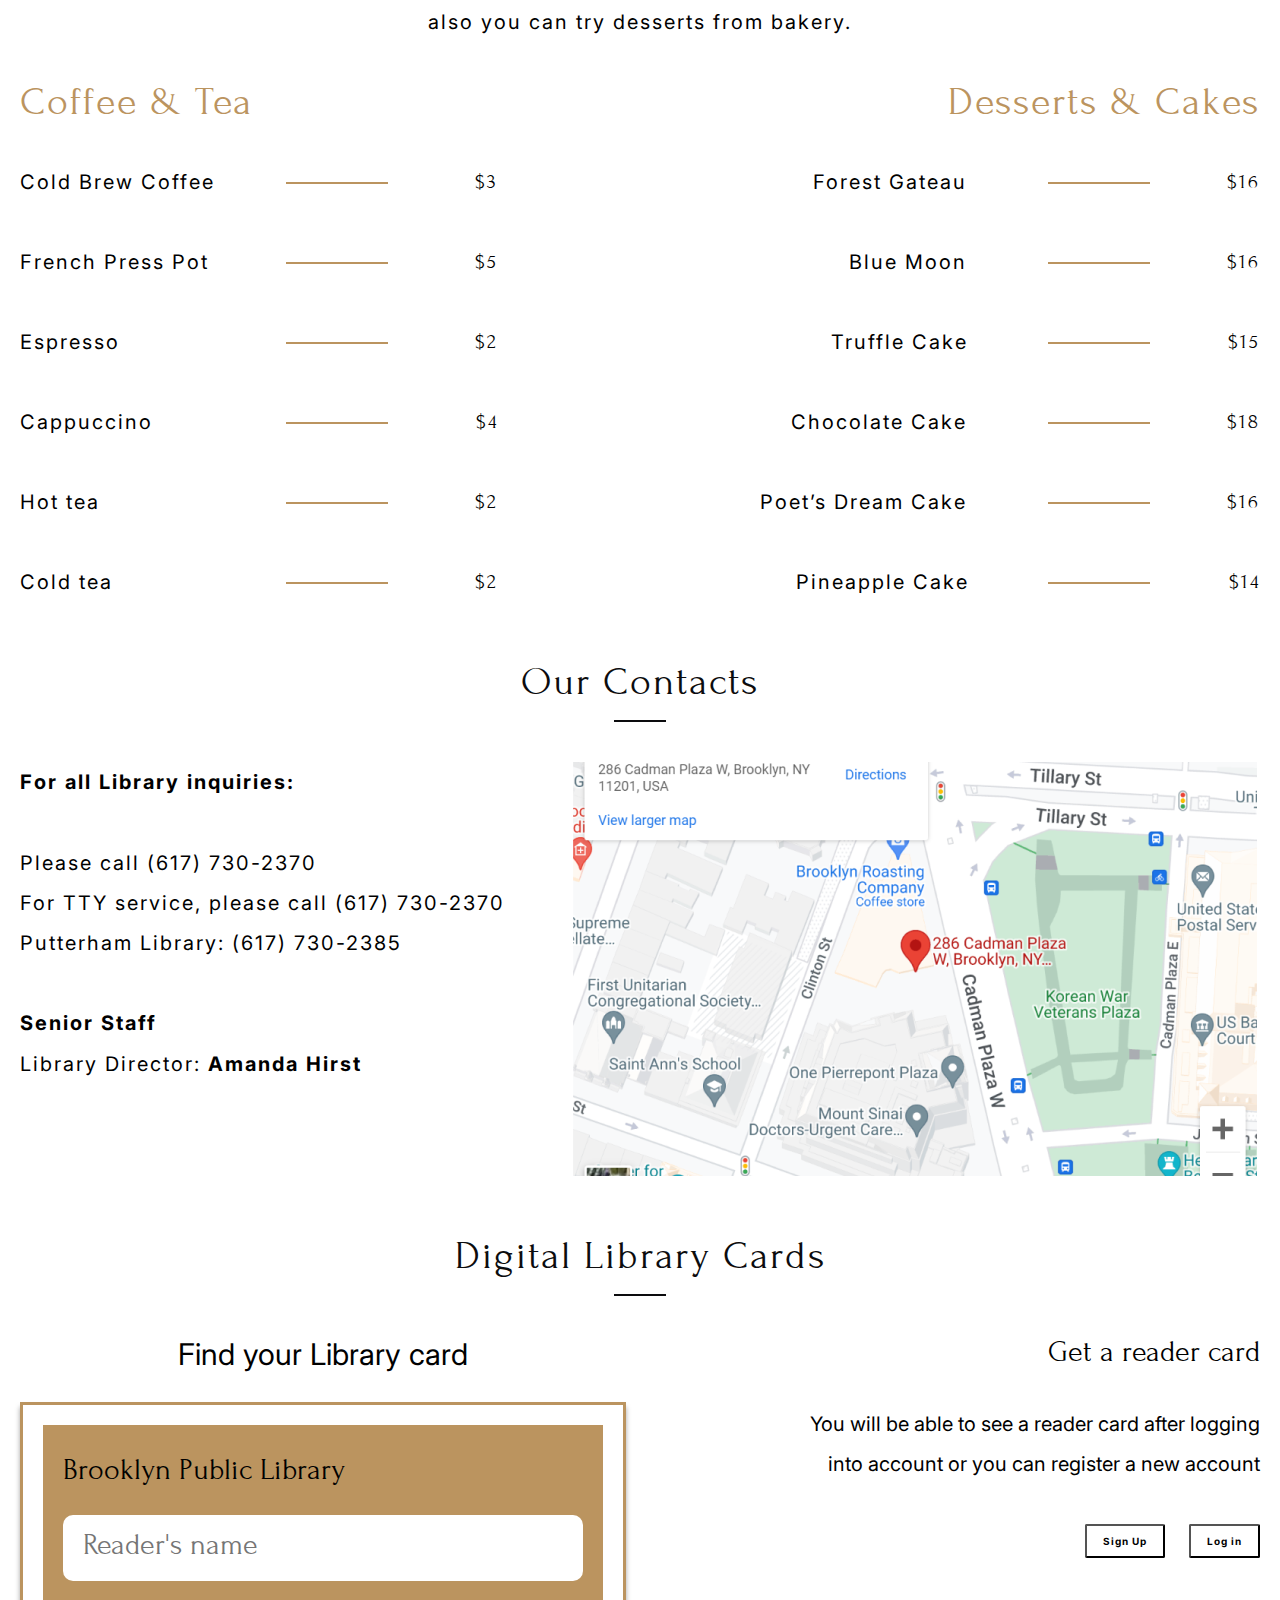
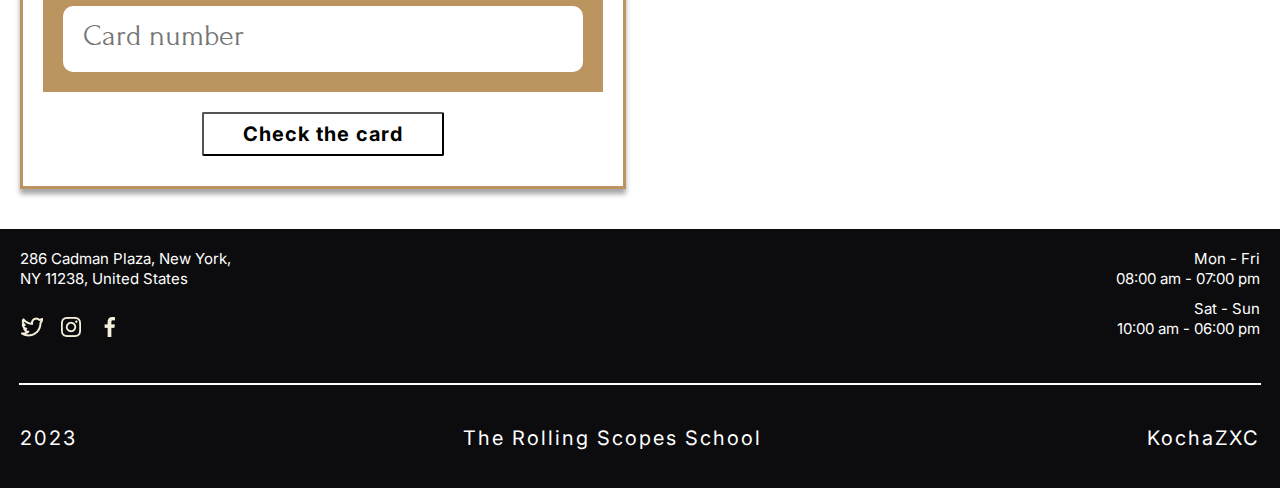
==== commit 4dd52ed9: "feat: new section footer" ====
--- a/library/index.html
+++ b/library/index.html
@@ -14,11 +14,12 @@
         <div class="nav-container">
             <nav class="header-navigation">
                 <ul class="header-nav-list">
-                    <li class="nav-list-item"><a href="#" class="nav-list-link">About</a></li>
-                    <li class="nav-list-item"><a href="#" class="nav-list-link">Favorites</a></li>
-                    <li class="nav-list-item"><a href="#" class="nav-list-link">Coffee shop</a></li>
-                    <li class="nav-list-item"><a href="#" class="nav-list-link">Contacts</a></li>
-                    <li class="nav-list-item"><a href="#" class="nav-list-link">Library Card</a></li>
+                    <li class="nav-list-item"><a href="#about" class="nav-list-link">About</a></li>
+                    <li class="nav-list-item"><a href="#favorites" class="nav-list-link">Favorites</a></li>
+                    <li class="nav-list-item"><a href="#coffeeshop" class="nav-list-link">Coffee shop</a></li>
+                    <li class="nav-list-item"><a href="#contacts" class="nav-list-link">Contacts</a></li>
+                    <li class="nav-list-item"><a href="#library-card" class="nav-list-link">Library Card</a></li>
+                </ul>
             </nav>
             <div class="icon-wrapper">
                 <img src="images/icon_profile.png" alt="profile-icon" class="profile-icon">
@@ -32,19 +33,19 @@
                     to the Brooklyn <br> Library</h2>
             </div>
         </section>
-        <section class="about">
+        <section class="about" id="about">
             <h2 class="about-head same-head">About</h2>
             <p class="about-text">The Brooklyn Library is a free workspace, a large number of books and a cozy coffee
                 shop inside </p>
             <div class="about-slider-container">
                 <div class="about-image-block">
-                    <img src="images/image 1.png" alt="slider-image-1" class="about-image">
+                    <img src="images/image1.png" alt="slider-image-1" class="about-image">
                 </div>
                 <div class="about-image-block">
-                    <img src="images/image 2.png" alt="slider-image-2" class="about-image">
+                    <img src="images/image2.png" alt="slider-image-2" class="about-image">
                 </div>
                 <div class="about-image-block">
-                    <img src="images/image 3.png" alt="slider-image-3" class="about-image">
+                    <img src="images/image3.png" alt="slider-image-3" class="about-image">
                 </div>
             </div>
             <div class="panation-container">
@@ -59,7 +60,7 @@
                 </div>
             </div>
         </section>
-        <section class="favorites">
+        <section class="favorites" id="favorites">
             <h2 class="favorites-head same-head">Favorites</h2>
             <p class="favorites-choose">Pick favorites of season</p>
             <form class="favorites-form">
@@ -154,7 +155,7 @@
                 </div>
             </div>
         </section>
-        <section class="coffeeshop">
+        <section class="coffeeshop" id="coffeeshop">
             <h2 class="coffeeshop-head same-head">Coffee Shop</h2>
             <p class="shop-text">In our library, we have of cozy coffee shop, welcoming in customers with frothy
                 cappuccinos and friendly conversation.
@@ -233,23 +234,23 @@
                 </div>
             </div>
         </section>
-        <section class="contacts">
+        <section class="contacts" id="contacts">
             <h2 class="contacts-head same-head">Our Contacts</h2>
             <div class="contacts-wrapper">
                 <div class="contacts-info-wrapper">
                     <span class="contacts-span">For all Library inquiries:</span>
                     <ul class="contacts-list">
-                        <li class="contacts-list-item">Please call <a href="tel:(617) 730-2370" class="phone-link">(617)
+                        <li class="contacts-list-item">Please call <a href="tel:(617)730-2370" class="phone-link">(617)
                                 730-2370</a></li>
-                        <li class="contacts-list-item">For TTY service, please call <a href="tel:(617) 730-2370"
+                        <li class="contacts-list-item">For TTY service, please call <a href="tel:(617)730-2370"
                                 class="phone-link">(617) 730-2370</a></li>
-                        <li class="contacts-list-item">Putterham Library: <a href="tel:(617) 730-2385"
+                        <li class="contacts-list-item">Putterham Library: <a href="tel:(617)730-2385"
                                 class="phone-link">(617) 730-2385</a></li>
                     </ul>
                     <div class="contacts-senior-staff">
                         <span class="contacts-span">Senior Staff</span>
                         <p class="contacts-director">Library Director: <a href="mailto:AmandaHirst@gmail.com"
-                                class="contacts-mail-link">Amanda Hirst</a></p>
+                                class="contacts-mail-link" target="_blank">Amanda Hirst</a></p>
                     </div>
                 </div>
                 <div class="map-wrapper">
@@ -257,7 +258,7 @@
                 </div>
             </div>
         </section>
-        <section class="library-card">
+        <section class="library-card" id="library-card">
             <h2 class="library-head same-head">Digital Library Cards</h2>
             <div class="library-block-wrapper">
                 <div class="library-card-wrapper">
@@ -265,8 +266,8 @@
                     <div class="card-wrapper">
                         <form class="card">
                             <div class="card-name-wrapper">
-                            <span class="card-name">Brooklyn Public Library</span>
-                        </div>
+                                <span class="card-name">Brooklyn Public Library</span>
+                            </div>
                             <input type="text" class="data-input first" placeholder="Reader's name ">
                             <input type="number" class="data-input second" placeholder="Card number">
                         </form>
@@ -287,7 +288,40 @@
             </div>
         </section>
     </main>
-    <footer class="footer"></footer>
+    <footer class="footer">
+        <div class="footer-top-wrapper">
+            <div class="footer-block">
+                <a href="https://www.google.com/maps/search/286+Cadman+Plaza,+New+York,+NY+11238,+United+States/@40.6956337,-73.9928847,17z/data=!3m1!4b1?entry=ttu"
+                    class="footer-top-link" target="_blank">286 Cadman Plaza, New York, NY 11238, United States</a>
+                <ul class="footer-list">
+                    <li class="footer-list-element">
+                        <a href="https://twitter.com" class="footer-list-link" target="_blank">
+                            <img src="icons/u_twitter-alt.png" alt="" class="footer-icons">
+                        </a>
+                    </li>
+                    <li class="footer-list-element">
+                        <a href="https://www.instagram.com/" class="footer-list-link" target="_blank">
+                            <img src="icons/u_instagram.png" alt="" class="footer-icons">
+                        </a>
+                    </li>
+                    <li class="footer-list-element">
+                        <a href="https://uk-ua.facebook.com/" class="footer-list-link" target="_blank">
+                            <img src="icons/u_facebook-f.png" alt="" class="footer-icons">
+                        </a>
+                    </li>
+                </ul>
+            </div>
+            <div class="footer-block-time">
+                <span class="footer-time">Mon - Fri <br> 08:00 am - 07:00 pm</span>
+                <span class="footer-time">Sat - Sun <br> 10:00 am - 06:00 pm</span>
+            </div>
+        </div>
+        <div class="footer-bottom">
+            <span class="year">2023</span>
+            <a href="https://app.rs.school/" class="footer-link" target="_blank">The Rolling Scopes School</a>
+            <a href="https://github.com/KochaZXC" class="footer-link" target="_blank">KochaZXC</a>
+        </div>
+    </footer>
     <script src="index.js"></script>
 </body>
 
--- a/library/styles.css
+++ b/library/styles.css
@@ -7,6 +7,7 @@
 @import url(styles/shop.css);
 @import url(styles/contacts.css);
 @import url(styles/library-card.css);
+@import url(styles/footer.css);
 
 @import url('https://fonts.googleapis.com/css2?family=Forum&display=swap');
 @import url('https://fonts.googleapis.com/css2?family=Forum&family=Inter:wght@400;700&display=swap');
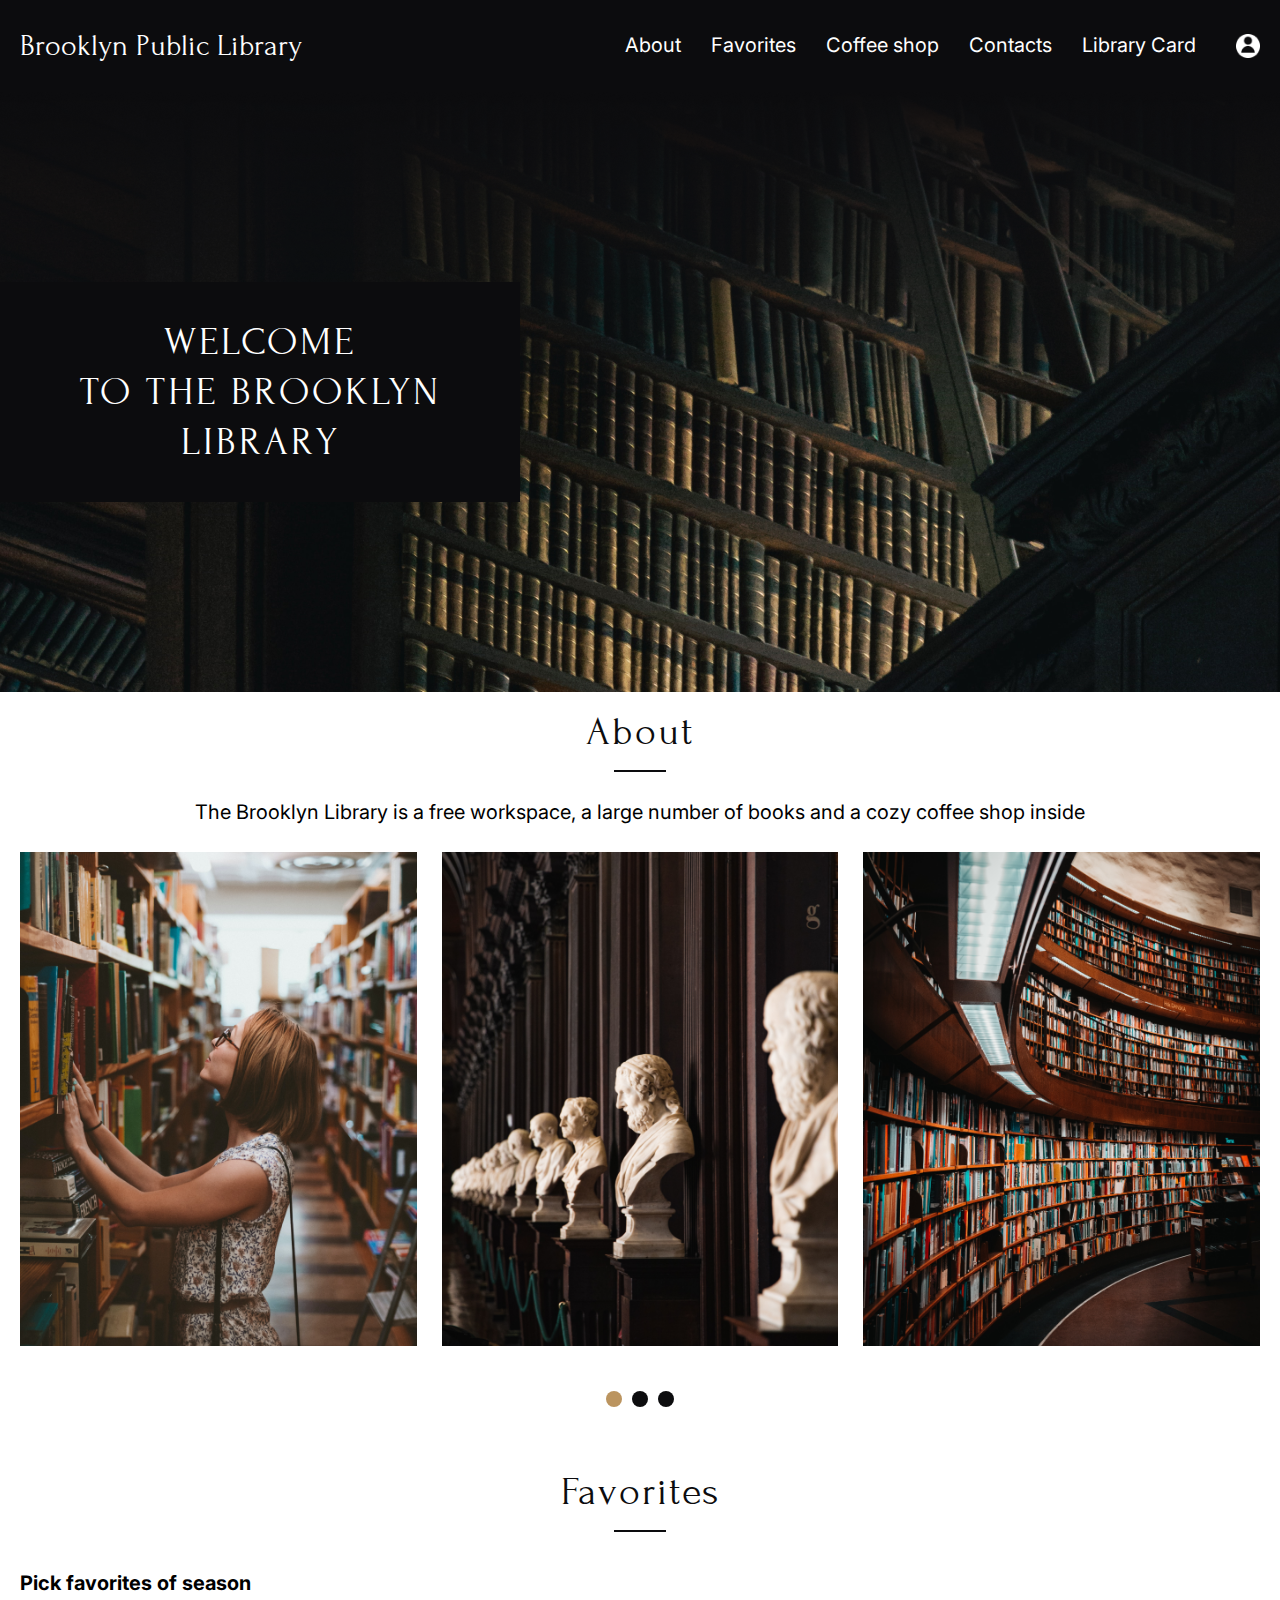
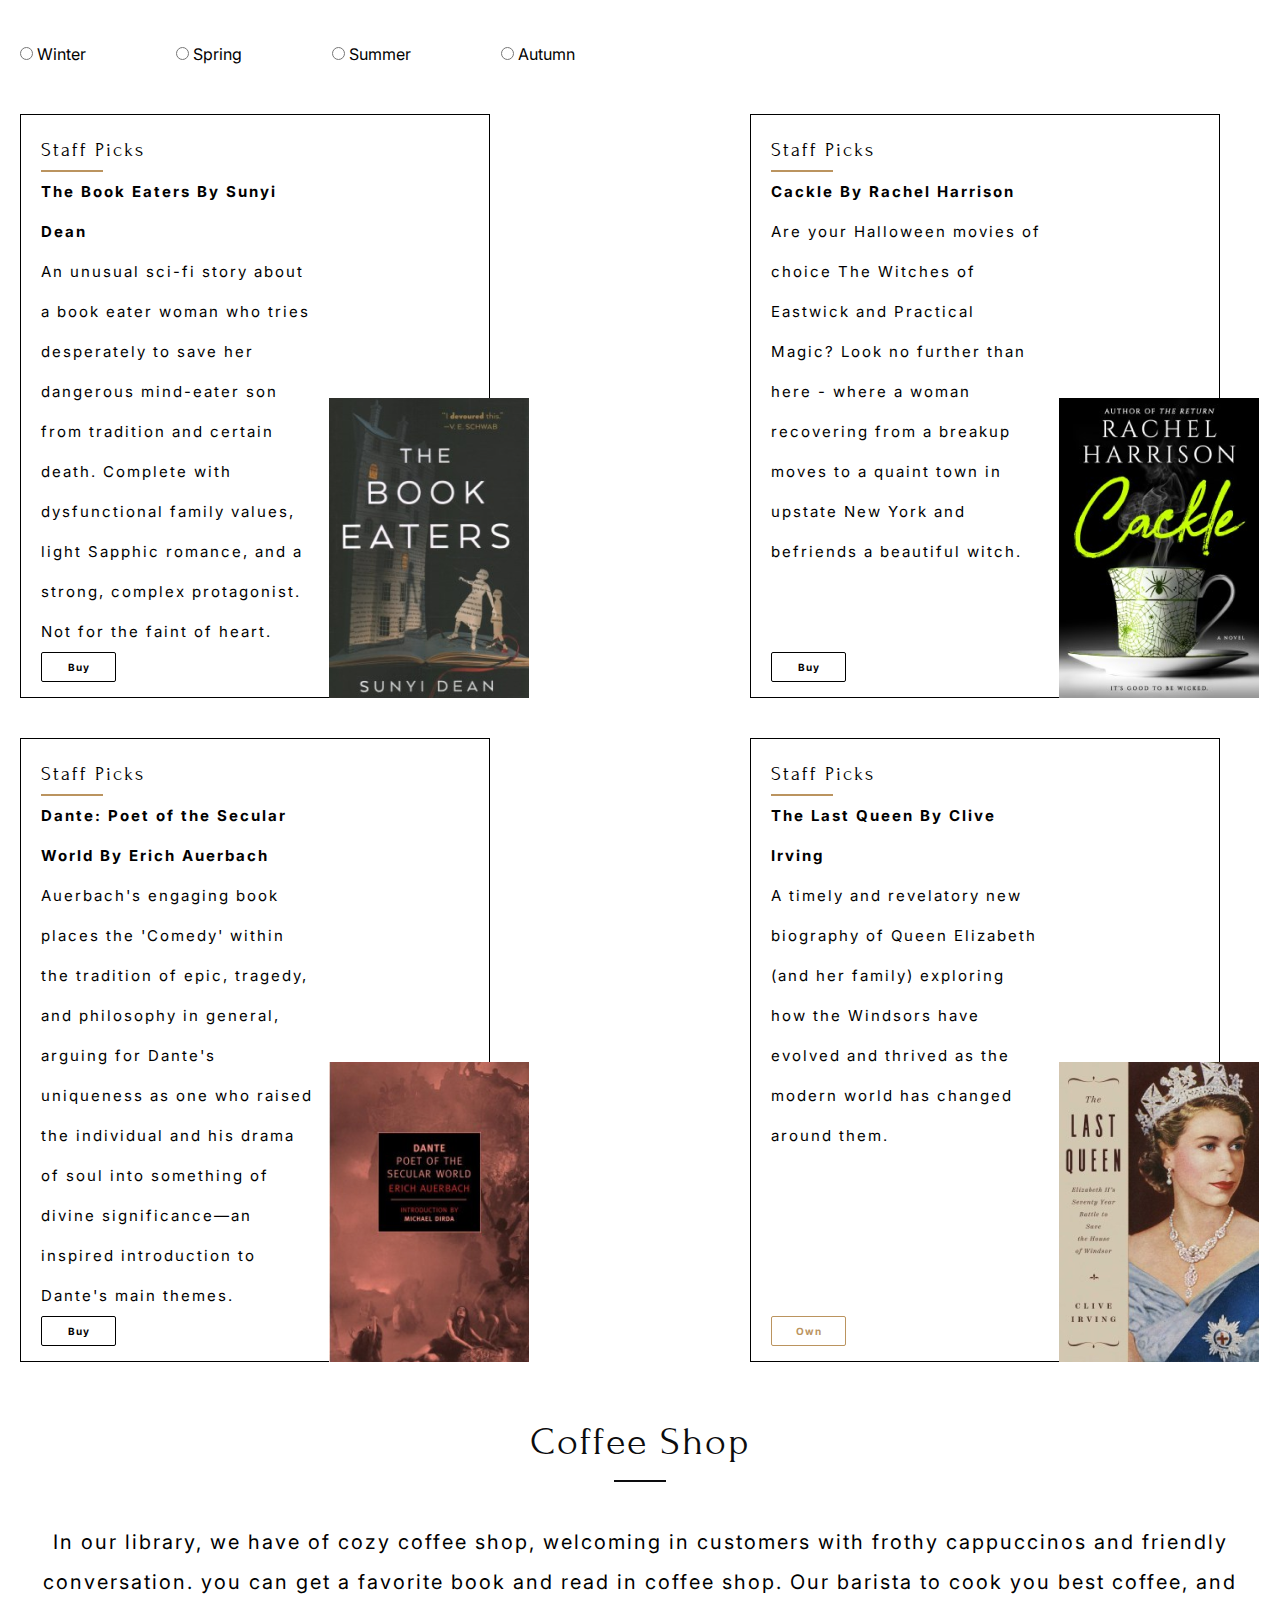
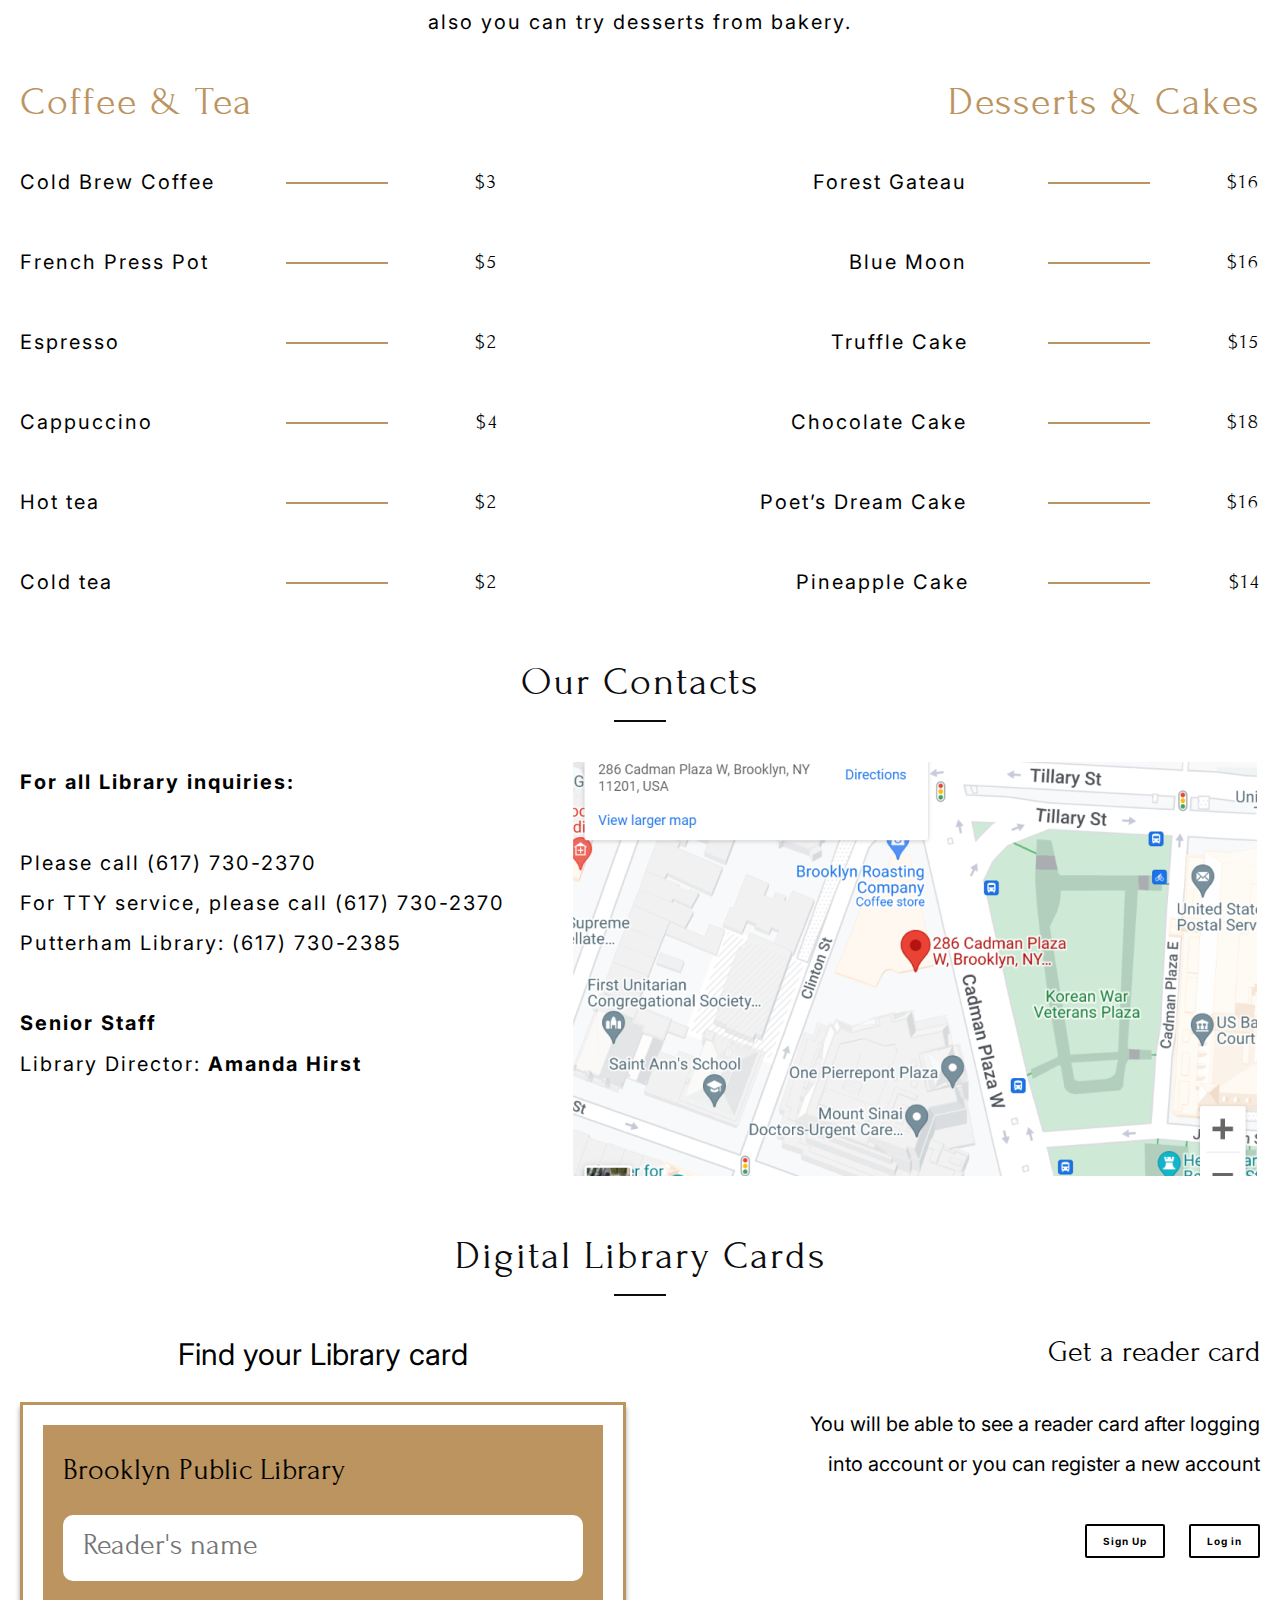
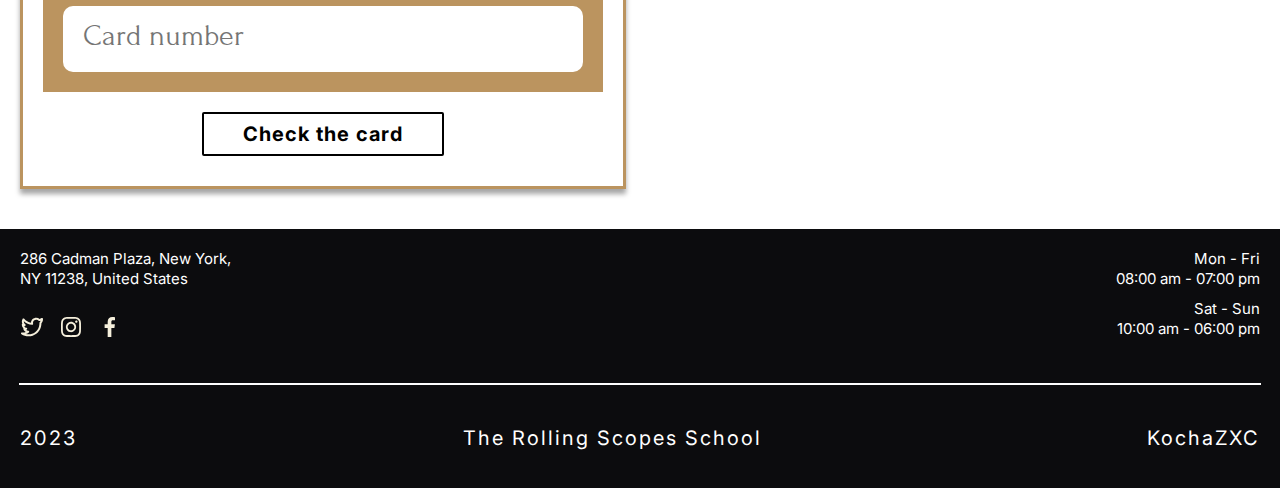
==== commit 82cc2722: "refactor: fixed bugs" ====
--- a/library/index.html
+++ b/library/index.html
@@ -4,37 +4,38 @@
 <head>
     <meta charset="UTF-8">
     <meta name="viewport" content="width=device-width, initial-scale=1.0">
-    <title>Document</title>
+    <title>Brooklyn Public Library</title>
     <link rel="stylesheet" href="styles.css">
+    <link rel="icon" href="icons/favicon-16x16.png" type="image/x-icon">
 </head>
 
 <body>
     <header class="header">
-        <h1 class="header-head">Brooklyn Public Library</h1>
-        <div class="nav-container">
-            <nav class="header-navigation">
-                <ul class="header-nav-list">
-                    <li class="nav-list-item"><a href="#about" class="nav-list-link">About</a></li>
-                    <li class="nav-list-item"><a href="#favorites" class="nav-list-link">Favorites</a></li>
-                    <li class="nav-list-item"><a href="#coffeeshop" class="nav-list-link">Coffee shop</a></li>
-                    <li class="nav-list-item"><a href="#contacts" class="nav-list-link">Contacts</a></li>
-                    <li class="nav-list-item"><a href="#library-card" class="nav-list-link">Library Card</a></li>
-                </ul>
-            </nav>
-            <div class="icon-wrapper">
-                <img src="images/icon_profile.png" alt="profile-icon" class="profile-icon">
-            </div>
-        </div>
+            <h1 class="header-head">Brooklyn Public Library</h1>
+            <div class="nav-container">
+                <nav class="header-navigation">
+                    <ul class="header-nav-list">
+                        <li class="nav-list-item"><a href="#about" class="nav-list-link">About</a></li>
+                        <li class="nav-list-item"><a href="#favorites" class="nav-list-link">Favorites</a></li>
+                        <li class="nav-list-item"><a href="#coffeeshop" class="nav-list-link">Coffee shop</a></li>
+                        <li class="nav-list-item"><a href="#contacts" class="nav-list-link">Contacts</a></li>
+                        <li class="nav-list-item"><a href="#library-card" class="nav-list-link">Library Card</a></li>
+                    </ul>
+                </nav>
+                <div class="icon-wrapper">
+                    <img src="images/icon_profile.png" alt="profile-icon" class="profile-icon">
+                </div>
+            </div>
     </header>
     <main class="main">
         <section class="welcome">
-            <div class="welcome-head-wrapper">
-                <h2 class="welcome-head">Welcome <br>
-                    to the Brooklyn <br> Library</h2>
-            </div>
+                <div class="welcome-head-wrapper">
+                    <h2 class="welcome-head">Welcome <br>
+                        to the Brooklyn <br> Library</h2>
+                </div>
         </section>
         <section class="about" id="about">
-            <h2 class="about-head same-head">About</h2>
+                <h2 class="about-head same-head">About</h2>
             <p class="about-text">The Brooklyn Library is a free workspace, a large number of books and a cozy coffee
                 shop inside </p>
             <div class="about-slider-container">
@@ -61,7 +62,7 @@
             </div>
         </section>
         <section class="favorites" id="favorites">
-            <h2 class="favorites-head same-head">Favorites</h2>
+                <h2 class="favorites-head same-head">Favorites</h2>
             <p class="favorites-choose">Pick favorites of season</p>
             <form class="favorites-form">
                 <label>
@@ -156,7 +157,7 @@
             </div>
         </section>
         <section class="coffeeshop" id="coffeeshop">
-            <h2 class="coffeeshop-head same-head">Coffee Shop</h2>
+                <h2 class="coffeeshop-head same-head">Coffee Shop</h2>
             <p class="shop-text">In our library, we have of cozy coffee shop, welcoming in customers with frothy
                 cappuccinos and friendly conversation.
                 you can get a favorite book and read in coffee shop. Our barista to cook you best coffee, and also you
@@ -235,7 +236,7 @@
             </div>
         </section>
         <section class="contacts" id="contacts">
-            <h2 class="contacts-head same-head">Our Contacts</h2>
+                <h2 class="contacts-head same-head">Our Contacts</h2>
             <div class="contacts-wrapper">
                 <div class="contacts-info-wrapper">
                     <span class="contacts-span">For all Library inquiries:</span>
@@ -259,7 +260,7 @@
             </div>
         </section>
         <section class="library-card" id="library-card">
-            <h2 class="library-head same-head">Digital Library Cards</h2>
+                <h2 class="library-head same-head">Digital Library Cards</h2>
             <div class="library-block-wrapper">
                 <div class="library-card-wrapper">
                     <h3 class="library-subhead">Find your Library card</h3>
@@ -271,7 +272,7 @@
                             <input type="text" class="data-input first" placeholder="Reader's name ">
                             <input type="number" class="data-input second" placeholder="Card number">
                         </form>
-                        <button class="check-btn" type="submit">
+                        <button class="check-btn lib-btn" type="submit">
                             Check the card
                         </button>
                     </div>
@@ -281,48 +282,47 @@
                     <p class="card-text">You will be able to see a reader card after logging into account or you can
                         register a new account</p>
                     <div class="card-btn-container">
-                        <button class="sign-btn" type="submit">Sign Up</button>
-                        <button class="log-btn" type="submit">Log in</button>
+                        <button class="sign-btn lib-btn" type="submit">Sign Up</button>
+                        <button class="log-btn lib-btn" type="submit">Log in</button>
                     </div>
                 </div>
             </div>
         </section>
     </main>
     <footer class="footer">
-        <div class="footer-top-wrapper">
-            <div class="footer-block">
-                <a href="https://www.google.com/maps/search/286+Cadman+Plaza,+New+York,+NY+11238,+United+States/@40.6956337,-73.9928847,17z/data=!3m1!4b1?entry=ttu"
-                    class="footer-top-link" target="_blank">286 Cadman Plaza, New York, NY 11238, United States</a>
-                <ul class="footer-list">
-                    <li class="footer-list-element">
-                        <a href="https://twitter.com" class="footer-list-link" target="_blank">
-                            <img src="icons/u_twitter-alt.png" alt="" class="footer-icons">
-                        </a>
-                    </li>
-                    <li class="footer-list-element">
-                        <a href="https://www.instagram.com/" class="footer-list-link" target="_blank">
-                            <img src="icons/u_instagram.png" alt="" class="footer-icons">
-                        </a>
-                    </li>
-                    <li class="footer-list-element">
-                        <a href="https://uk-ua.facebook.com/" class="footer-list-link" target="_blank">
-                            <img src="icons/u_facebook-f.png" alt="" class="footer-icons">
-                        </a>
-                    </li>
-                </ul>
-            </div>
-            <div class="footer-block-time">
-                <span class="footer-time">Mon - Fri <br> 08:00 am - 07:00 pm</span>
-                <span class="footer-time">Sat - Sun <br> 10:00 am - 06:00 pm</span>
-            </div>
-        </div>
-        <div class="footer-bottom">
-            <span class="year">2023</span>
-            <a href="https://app.rs.school/" class="footer-link" target="_blank">The Rolling Scopes School</a>
-            <a href="https://github.com/KochaZXC" class="footer-link" target="_blank">KochaZXC</a>
-        </div>
+            <div class="footer-top-wrapper">
+                <div class="footer-block">
+                    <a href="https://www.google.com/maps/search/286+Cadman+Plaza,+New+York,+NY+11238,+United+States/@40.6956337,-73.9928847,17z/data=!3m1!4b1?entry=ttu"
+                        class="footer-top-link" target="_blank">286 Cadman Plaza, New York, NY 11238, United States</a>
+                    <ul class="footer-list">
+                        <li class="footer-list-element">
+                            <a href="https://twitter.com" class="footer-list-link" target="_blank">
+                                <img src="icons/icons-svg/u_twitter-alt.svg" alt="twitter" class="footer-icons">
+                            </a>
+                        </li>
+                        <li class="footer-list-element">
+                            <a href="https://www.instagram.com/" class="footer-list-link" target="_blank">
+                                <img src="icons/icons-svg/u_instagram.svg" alt="incstagram" class="footer-icons">
+                            </a>
+                        </li>
+                        <li class="footer-list-element">
+                            <a href="https://uk-ua.facebook.com/" class="footer-list-link" target="_blank">
+                                <img src="icons/icons-svg/u_facebook-f.svg" alt="faceebook" class="footer-icons">
+                            </a>
+                        </li>
+                    </ul>
+                </div>
+                <div class="footer-block-time">
+                    <span class="footer-time">Mon - Fri <br> 08:00 am - 07:00 pm</span>
+                    <span class="footer-time">Sat - Sun <br> 10:00 am - 06:00 pm</span>
+                </div>
+            </div>
+            <div class="footer-bottom">
+                <span class="year">2023</span>
+                <a href="https://rs.school/js-stage0/" class="footer-link" target="_blank">The Rolling Scopes School</a>
+                <a href="https://github.com/KochaZXC" class="footer-link" target="_blank">KochaZXC</a>
+            </div>
     </footer>
     <script src="index.js"></script>
 </body>
-
 </html>--- a/library/styles.css
+++ b/library/styles.css
@@ -19,10 +19,33 @@
     --grey: #8E8E8E;
 }
 
+button {
+    transition: 0.3s;
+}
+
+button:hover {
+    background-color: var(--brown);
+    border-color: var(--brown);
+}
+
+.lib-btn {
+    border: 2px solid black;
+}
+
+html {
+    scroll-behavior: smooth;
+}
+
 body {
+    max-width: 1440px;
+    margin: 0 auto;
     font-family: 'Inter', sans-serif;
     font-weight: 400;
     line-height: 40px;
+}
+
+.main {
+    scroll-behavior: smooth;
 }
 
 h1, h2, h3 {
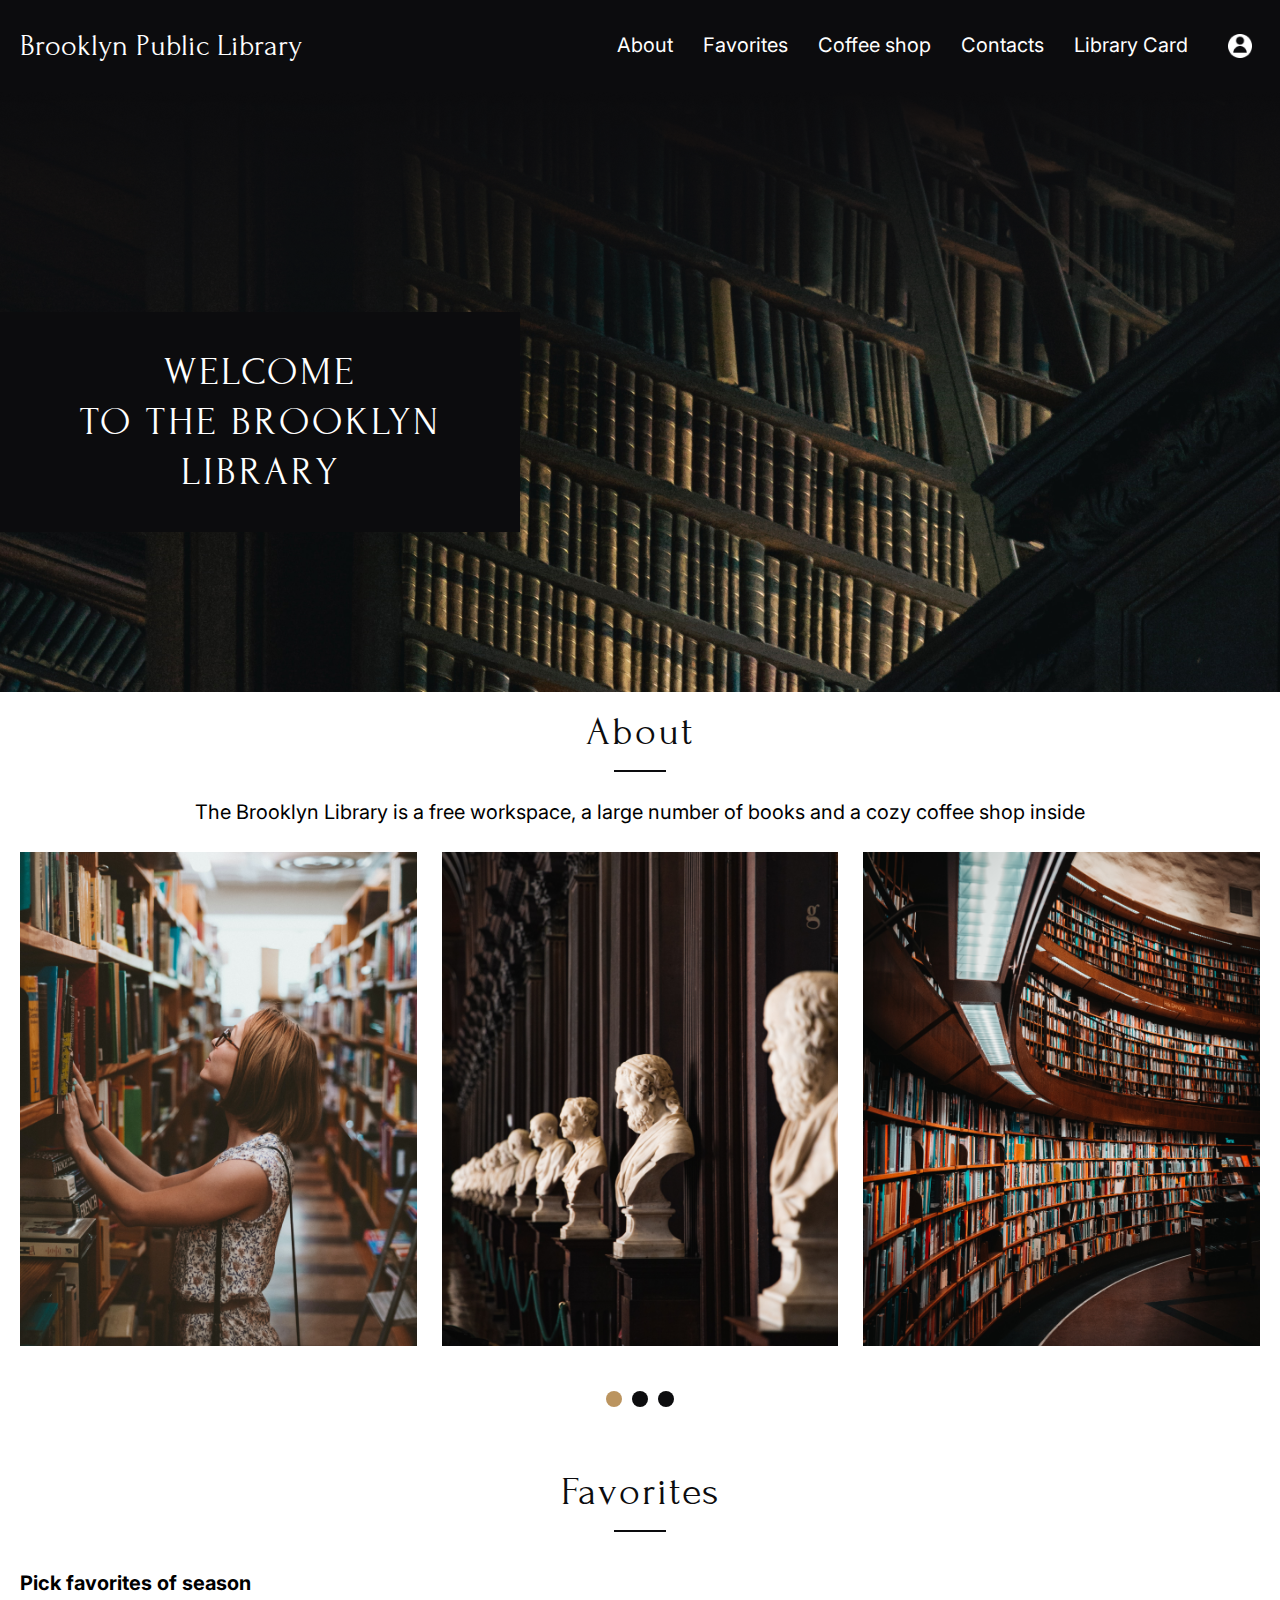
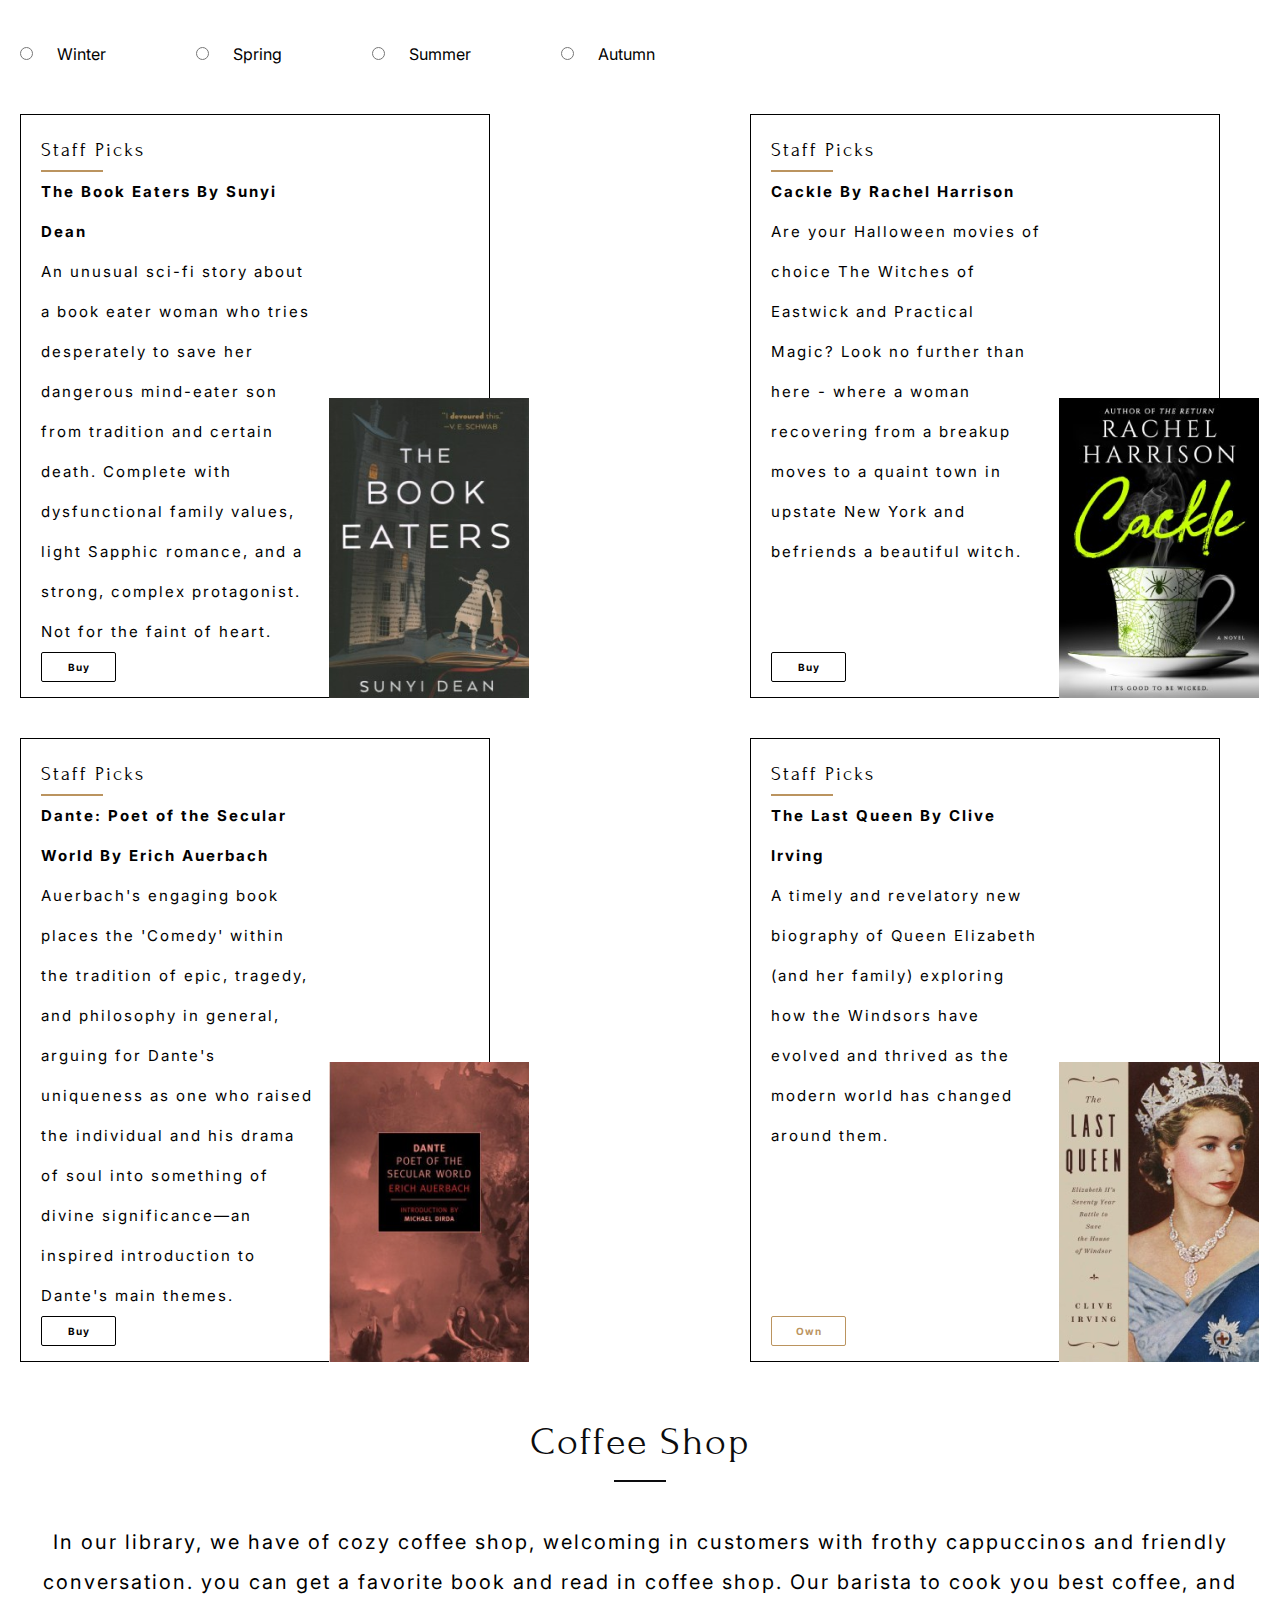
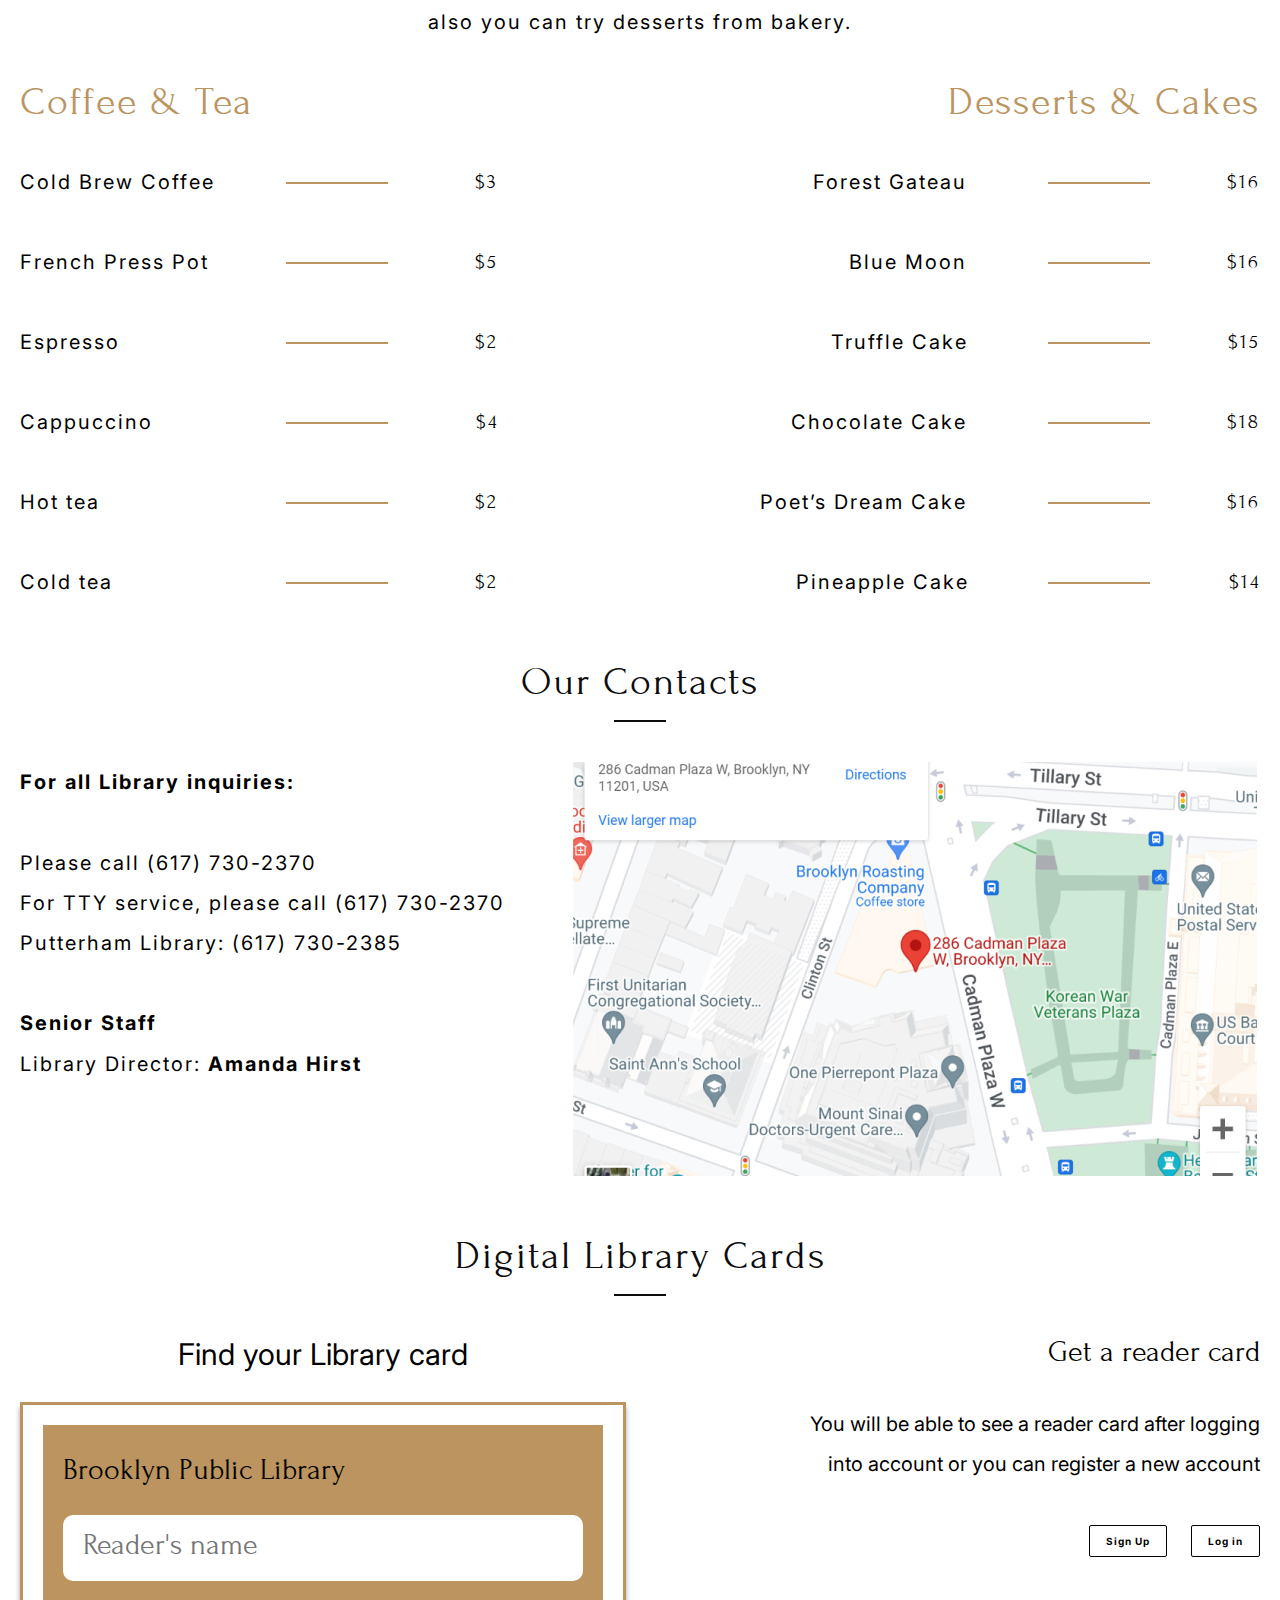
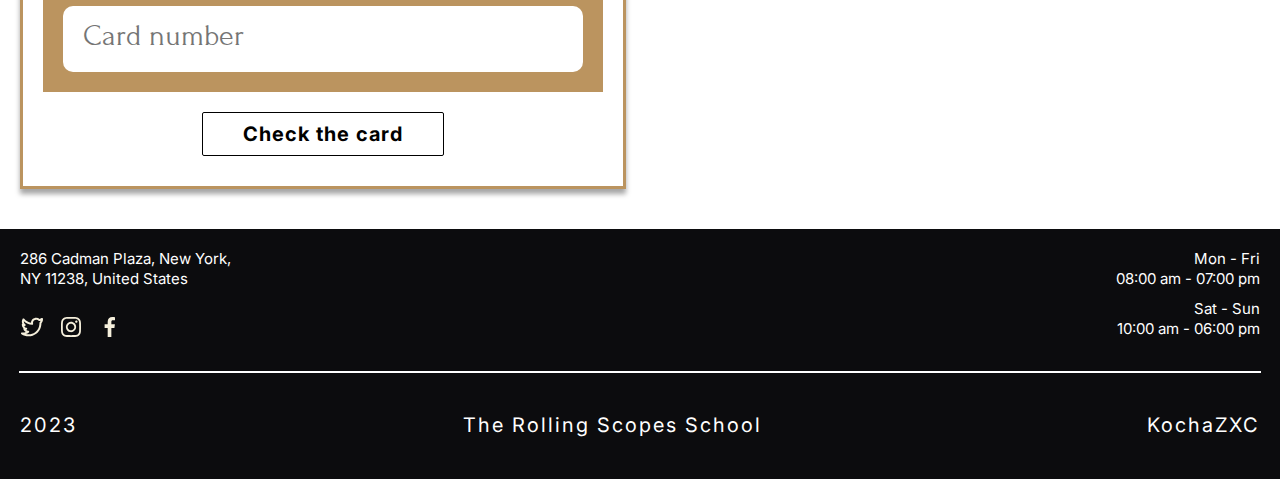
==== commit 7f5d0617: "feat: back to public repo" ====
--- a/library/index.html
+++ b/library/index.html
@@ -11,42 +11,63 @@
 
 <body>
     <header class="header">
-            <h1 class="header-head">Brooklyn Public Library</h1>
-            <div class="nav-container">
-                <nav class="header-navigation">
-                    <ul class="header-nav-list">
-                        <li class="nav-list-item"><a href="#about" class="nav-list-link">About</a></li>
-                        <li class="nav-list-item"><a href="#favorites" class="nav-list-link">Favorites</a></li>
-                        <li class="nav-list-item"><a href="#coffeeshop" class="nav-list-link">Coffee shop</a></li>
-                        <li class="nav-list-item"><a href="#contacts" class="nav-list-link">Contacts</a></li>
-                        <li class="nav-list-item"><a href="#library-card" class="nav-list-link">Library Card</a></li>
-                    </ul>
-                </nav>
-                <div class="icon-wrapper">
-                    <img src="images/icon_profile.png" alt="profile-icon" class="profile-icon">
-                </div>
-            </div>
+        <h1 class="header-head">Brooklyn Public Library</h1>
+        <div class="nav-container">
+            <nav class="header-navigation">
+                <ul class="header-nav-list">
+                    <li class="nav-list-item"><a href="#about" class="nav-list-link">About</a></li>
+                    <li class="nav-list-item"><a href="#favorites" class="nav-list-link">Favorites</a></li>
+                    <li class="nav-list-item"><a href="#coffeeshop" class="nav-list-link">Coffee shop</a></li>
+                    <li class="nav-list-item"><a href="#contacts" class="nav-list-link">Contacts</a></li>
+                    <li class="nav-list-item"><a href="#library-card" class="nav-list-link">Library Card</a></li>
+                </ul>
+            </nav>
+            <div class="icon-wrapper">
+                <img src="images/icon_profile.png" alt="profile-icon" class="profile-icon">
+            </div>
+            <div class="burger-menu-wrapper">
+                <div class="burger-menu">
+                    <span class="burger-span"></span>
+                    <span class="burger-span"></span>
+                    <span class="burger-span"></span>
+                </div>
+            </div>
+        </div>
     </header>
     <main class="main">
         <section class="welcome">
-                <div class="welcome-head-wrapper">
-                    <h2 class="welcome-head">Welcome <br>
-                        to the Brooklyn <br> Library</h2>
-                </div>
+            <div class="welcome-head-wrapper">
+                <h2 class="welcome-head">Welcome <br>
+                    to the Brooklyn <br> Library</h2>
+            </div>
         </section>
         <section class="about" id="about">
-                <h2 class="about-head same-head">About</h2>
+            <h2 class="about-head same-head">About</h2>
             <p class="about-text">The Brooklyn Library is a free workspace, a large number of books and a cozy coffee
                 shop inside </p>
-            <div class="about-slider-container">
-                <div class="about-image-block">
-                    <img src="images/image1.png" alt="slider-image-1" class="about-image">
-                </div>
-                <div class="about-image-block">
-                    <img src="images/image2.png" alt="slider-image-2" class="about-image">
-                </div>
-                <div class="about-image-block">
-                    <img src="images/image3.png" alt="slider-image-3" class="about-image">
+            <div class="main-slider-container">
+                <div class="left-container arrow-container">
+                    <img src="./icons/Carret_Left.png" alt="left" class="left-arrow arrow">
+                </div>
+                <div class="about-slider-container">
+                    <div class="about-image-block">
+                        <img src="images/image1.png" alt="slider-image-1" class="about-image">
+                    </div>
+                    <div class="about-image-block">
+                        <img src="images/image2.png" alt="slider-image-2" class="about-image">
+                    </div>
+                    <div class="about-image-block">
+                        <img src="images/image3.png" alt="slider-image-3" class="about-image">
+                    </div>
+                    <div class="about-image-block">
+                        <img src="images/image4.png" alt="slider-image-4" class="about-image">
+                    </div>
+                    <div class="about-image-block">
+                        <img src="images/image5.png" alt="slider-image-5" class="about-image">
+                    </div>
+                </div>
+                <div class="right-container arrow-container">
+                    <img src="./icons/Carret_Right.png" alt="right" class="right-arrow arrow">
                 </div>
             </div>
             <div class="panation-container">
@@ -59,10 +80,16 @@
                 <div class="pagination-block">
                     <span class="pagination-circle"></span>
                 </div>
+                <div class="pagination-block mobile">
+                    <span class="pagination-circle"></span>
+                </div>
+                <div class="pagination-block mobile">
+                    <span class="pagination-circle"></span>
+                </div>
             </div>
         </section>
         <section class="favorites" id="favorites">
-                <h2 class="favorites-head same-head">Favorites</h2>
+            <h2 class="favorites-head same-head">Favorites</h2>
             <p class="favorites-choose">Pick favorites of season</p>
             <form class="favorites-form">
                 <label>
@@ -157,7 +184,7 @@
             </div>
         </section>
         <section class="coffeeshop" id="coffeeshop">
-                <h2 class="coffeeshop-head same-head">Coffee Shop</h2>
+            <h2 class="coffeeshop-head same-head">Coffee Shop</h2>
             <p class="shop-text">In our library, we have of cozy coffee shop, welcoming in customers with frothy
                 cappuccinos and friendly conversation.
                 you can get a favorite book and read in coffee shop. Our barista to cook you best coffee, and also you
@@ -165,28 +192,28 @@
             <div class="menu-wrapper">
                 <div class="menu-block drinks">
                     <h3 class="menu-head">Coffee & Tea</h3>
-                    <ul class="menu-list">
-                        <li class="menu-item">
+                    <ul class="menu-list drinks">
+                        <li class="menu-item drinks">
                             <span class="menu-item-name">Cold Brew Coffee</span>
                             <span class="menu-item-price">$3</span>
                         </li>
-                        <li class="menu-item">
+                        <li class="menu-item drinks">
                             <span class="menu-item-name">French Press Pot</span>
                             <span class="menu-item-price">$5</span>
                         </li>
-                        <li class="menu-item">
+                        <li class="menu-item drinks">
                             <span class="menu-item-name">Espresso</span>
                             <span class="menu-item-price">$2</span>
                         </li>
-                        <li class="menu-item">
+                        <li class="menu-item drinks">
                             <span class="menu-item-name">Cappuccino</span>
                             <span class="menu-item-price">$4</span>
                         </li>
-                        <li class="menu-item">
+                        <li class="menu-item drinks">
                             <span class="menu-item-name">Hot tea</span>
                             <span class="menu-item-price">$2</span>
                         </li>
-                        <li class="menu-item">
+                        <li class="menu-item drinks">
                             <span class="menu-item-name">Cold tea</span>
                             <span class="menu-item-price">$2</span>
                         </li>
@@ -194,38 +221,38 @@
                 </div>
                 <div class="menu-block deserts">
                     <h3 class="menu-head deserts">Desserts & Cakes</h3>
-                    <ul class="menu-list">
-                        <li class="menu-item">
+                    <ul class="menu-list deserts">
+                        <li class="menu-item deserts">
                             <div class="menu-item-name-wrap">
                                 <span class="menu-item-name deserts">Forest Gateau</span>
                             </div>
                             <span class="menu-item-price deserts">$16</span>
                         </li>
-                        <li class="menu-item">
+                        <li class="menu-item deserts">
                             <div class="menu-item-name-wrap">
                                 <span class="menu-item-name deserts">Blue Moon</span>
                             </div>
                             <span class="menu-item-price deserts">$16</span>
                         </li>
-                        <li class="menu-item">
+                        <li class="menu-item deserts">
                             <div class="menu-item-name-wrap">
                                 <span class="menu-item-name deserts">Truffle Cake</span>
                             </div>
                             <span class="menu-item-price deserts">$15</span>
                         </li>
-                        <li class="menu-item">
+                        <li class="menu-item deserts">
                             <div class="menu-item-name-wrap">
                                 <span class="menu-item-name deserts">Chocolate Cake</span>
                             </div>
                             <span class="menu-item-price deserts">$18</span>
                         </li>
-                        <li class="menu-item">
+                        <li class="menu-item deserts">
                             <div class="menu-item-name-wrap">
                                 <span class="menu-item-name deserts">Poet’s Dream Cake</span>
                             </div>
                             <span class="menu-item-price deserts">$16</span>
                         </li>
-                        <li class="menu-item">
+                        <li class="menu-item deserts">
                             <div class="menu-item-name-wrap">
                                 <span class="menu-item-name deserts">Pineapple Cake</span>
                             </div>
@@ -236,7 +263,7 @@
             </div>
         </section>
         <section class="contacts" id="contacts">
-                <h2 class="contacts-head same-head">Our Contacts</h2>
+            <h2 class="contacts-head same-head">Our Contacts</h2>
             <div class="contacts-wrapper">
                 <div class="contacts-info-wrapper">
                     <span class="contacts-span">For all Library inquiries:</span>
@@ -260,7 +287,7 @@
             </div>
         </section>
         <section class="library-card" id="library-card">
-                <h2 class="library-head same-head">Digital Library Cards</h2>
+            <h2 class="library-head same-head">Digital Library Cards</h2>
             <div class="library-block-wrapper">
                 <div class="library-card-wrapper">
                     <h3 class="library-subhead">Find your Library card</h3>
@@ -290,39 +317,40 @@
         </section>
     </main>
     <footer class="footer">
-            <div class="footer-top-wrapper">
-                <div class="footer-block">
-                    <a href="https://www.google.com/maps/search/286+Cadman+Plaza,+New+York,+NY+11238,+United+States/@40.6956337,-73.9928847,17z/data=!3m1!4b1?entry=ttu"
-                        class="footer-top-link" target="_blank">286 Cadman Plaza, New York, NY 11238, United States</a>
-                    <ul class="footer-list">
-                        <li class="footer-list-element">
-                            <a href="https://twitter.com" class="footer-list-link" target="_blank">
-                                <img src="icons/icons-svg/u_twitter-alt.svg" alt="twitter" class="footer-icons">
-                            </a>
-                        </li>
-                        <li class="footer-list-element">
-                            <a href="https://www.instagram.com/" class="footer-list-link" target="_blank">
-                                <img src="icons/icons-svg/u_instagram.svg" alt="incstagram" class="footer-icons">
-                            </a>
-                        </li>
-                        <li class="footer-list-element">
-                            <a href="https://uk-ua.facebook.com/" class="footer-list-link" target="_blank">
-                                <img src="icons/icons-svg/u_facebook-f.svg" alt="faceebook" class="footer-icons">
-                            </a>
-                        </li>
-                    </ul>
-                </div>
-                <div class="footer-block-time">
-                    <span class="footer-time">Mon - Fri <br> 08:00 am - 07:00 pm</span>
-                    <span class="footer-time">Sat - Sun <br> 10:00 am - 06:00 pm</span>
-                </div>
-            </div>
-            <div class="footer-bottom">
-                <span class="year">2023</span>
-                <a href="https://rs.school/js-stage0/" class="footer-link" target="_blank">The Rolling Scopes School</a>
-                <a href="https://github.com/KochaZXC" class="footer-link" target="_blank">KochaZXC</a>
-            </div>
+        <div class="footer-top-wrapper">
+            <div class="footer-block">
+                <a href="https://www.google.com/maps/search/286+Cadman+Plaza,+New+York,+NY+11238,+United+States/@40.6956337,-73.9928847,17z/data=!3m1!4b1?entry=ttu"
+                    class="footer-top-link" target="_blank">286 Cadman Plaza, New York, NY 11238, United States</a>
+                <ul class="footer-list">
+                    <li class="footer-list-element">
+                        <a href="https://twitter.com" class="footer-list-link" target="_blank">
+                            <img src="icons/icons-svg/u_twitter-alt.svg" alt="twitter" class="footer-icons">
+                        </a>
+                    </li>
+                    <li class="footer-list-element">
+                        <a href="https://www.instagram.com/" class="footer-list-link" target="_blank">
+                            <img src="icons/icons-svg/u_instagram.svg" alt="incstagram" class="footer-icons">
+                        </a>
+                    </li>
+                    <li class="footer-list-element">
+                        <a href="https://uk-ua.facebook.com/" class="footer-list-link" target="_blank">
+                            <img src="icons/icons-svg/u_facebook-f.svg" alt="faceebook" class="footer-icons">
+                        </a>
+                    </li>
+                </ul>
+            </div>
+            <div class="footer-block-time">
+                <span class="footer-time">Mon - Fri <br> 08:00 am - 07:00 pm</span>
+                <span class="footer-time">Sat - Sun <br> 10:00 am - 06:00 pm</span>
+            </div>
+        </div>
+        <div class="footer-bottom">
+            <span class="year">2023</span>
+            <a href="https://rs.school/js-stage0/" class="footer-link" target="_blank">The Rolling Scopes School</a>
+            <a href="https://github.com/KochaZXC" class="footer-link" target="_blank">KochaZXC</a>
+        </div>
     </footer>
     <script src="index.js"></script>
 </body>
+
 </html>--- a/library/styles.css
+++ b/library/styles.css
@@ -29,7 +29,7 @@
 }
 
 .lib-btn {
-    border: 2px solid black;
+    border: 1px solid black;
 }
 
 html {
@@ -42,6 +42,10 @@
     font-family: 'Inter', sans-serif;
     font-weight: 400;
     line-height: 40px;
+}
+
+.pagination-block.mobile {
+    display: none;
 }
 
 .main {
@@ -70,3 +74,16 @@
     width: 50px;
 }
 
+@media (max-width: 768px) {
+    body {
+        max-width: 768px;
+        margin: 0 auto;
+        font-family: 'Inter', sans-serif;
+        font-weight: 400;
+        line-height: 40px;
+    }
+
+    .pagination-block.mobile {
+        display: block;
+    }
+}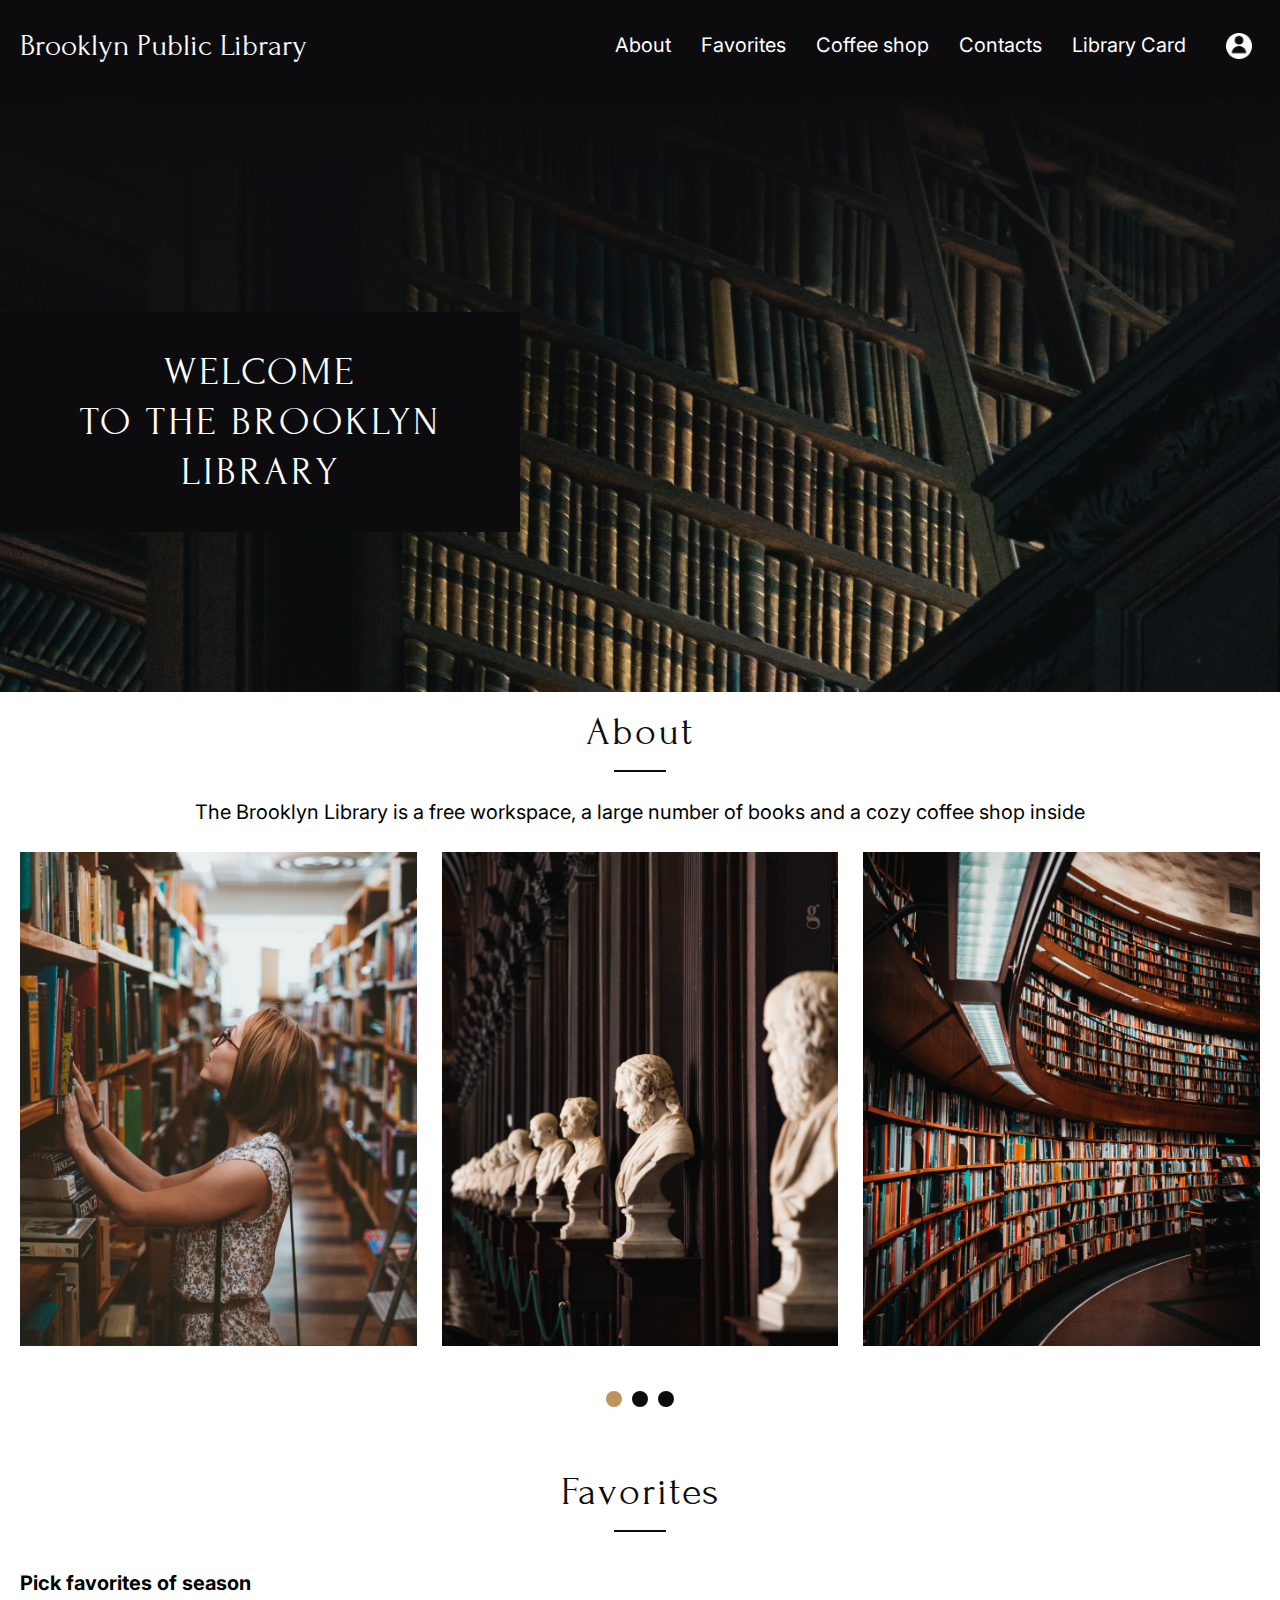
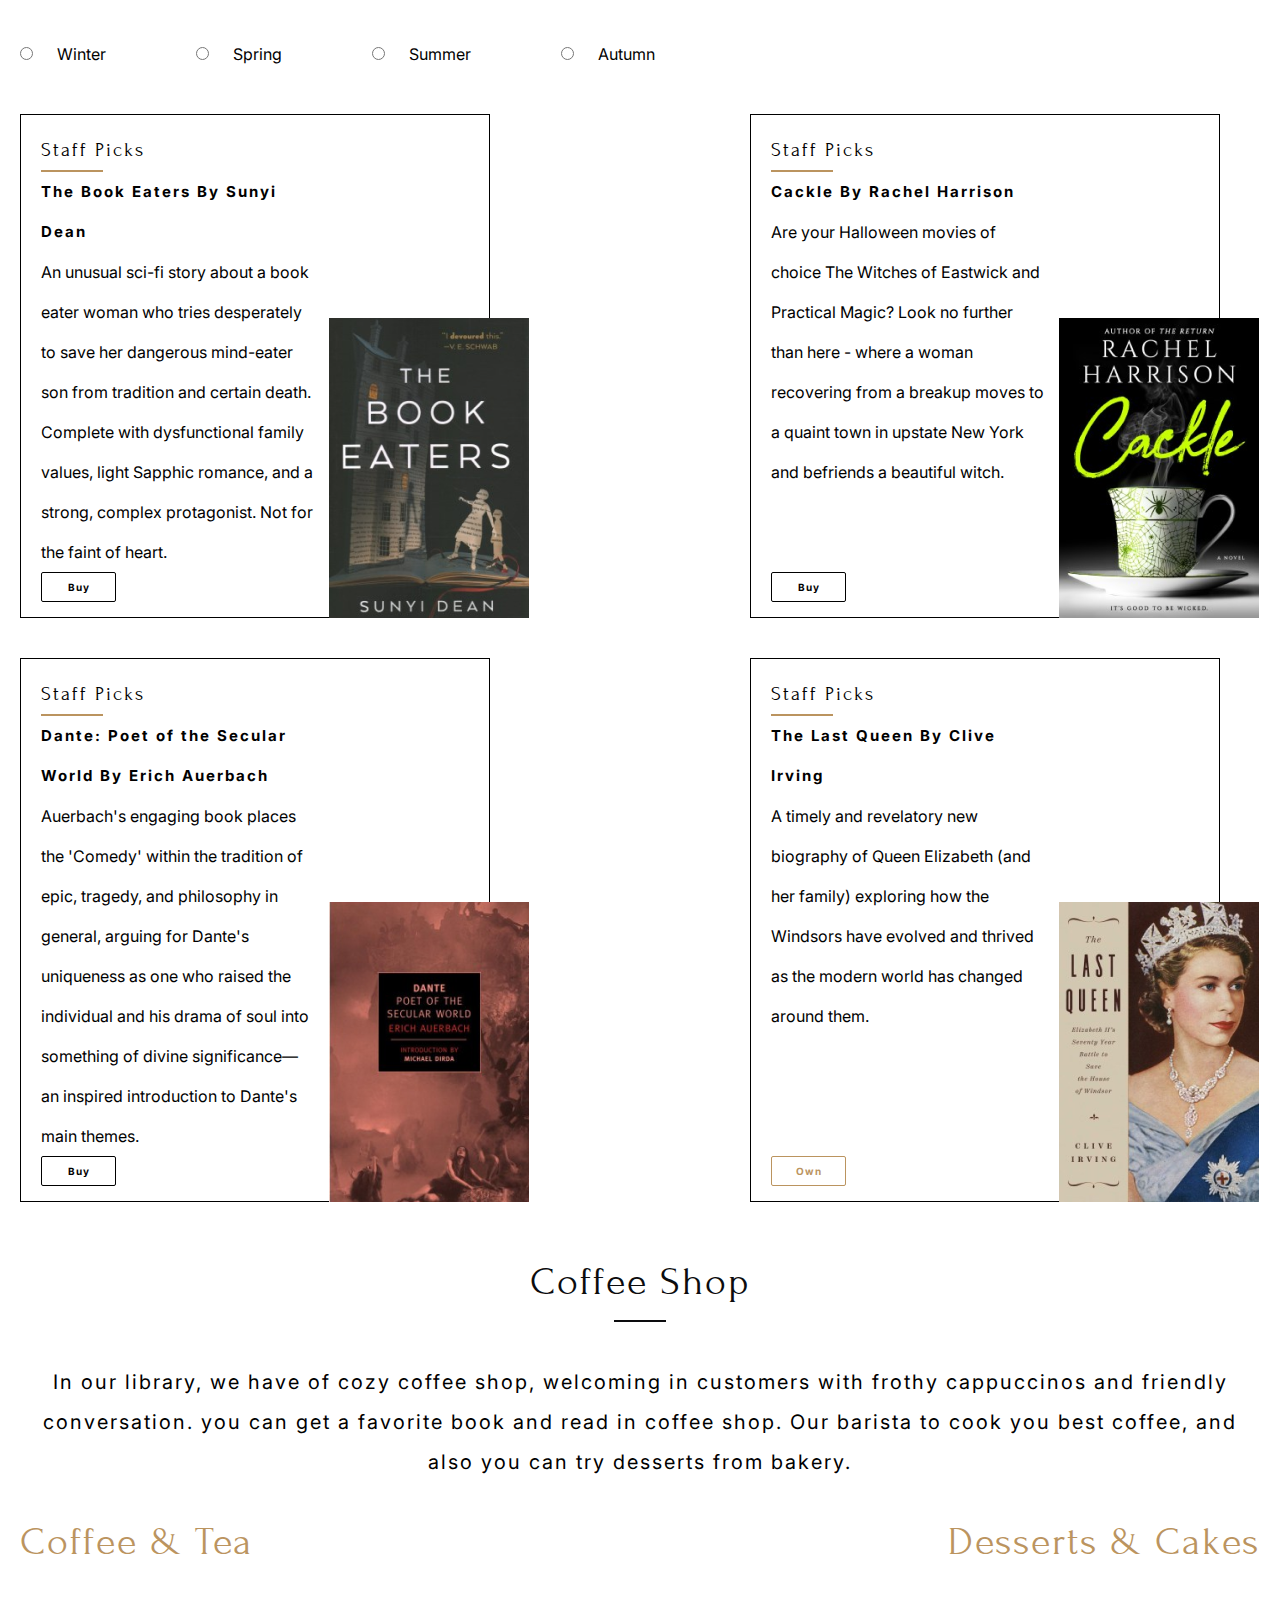
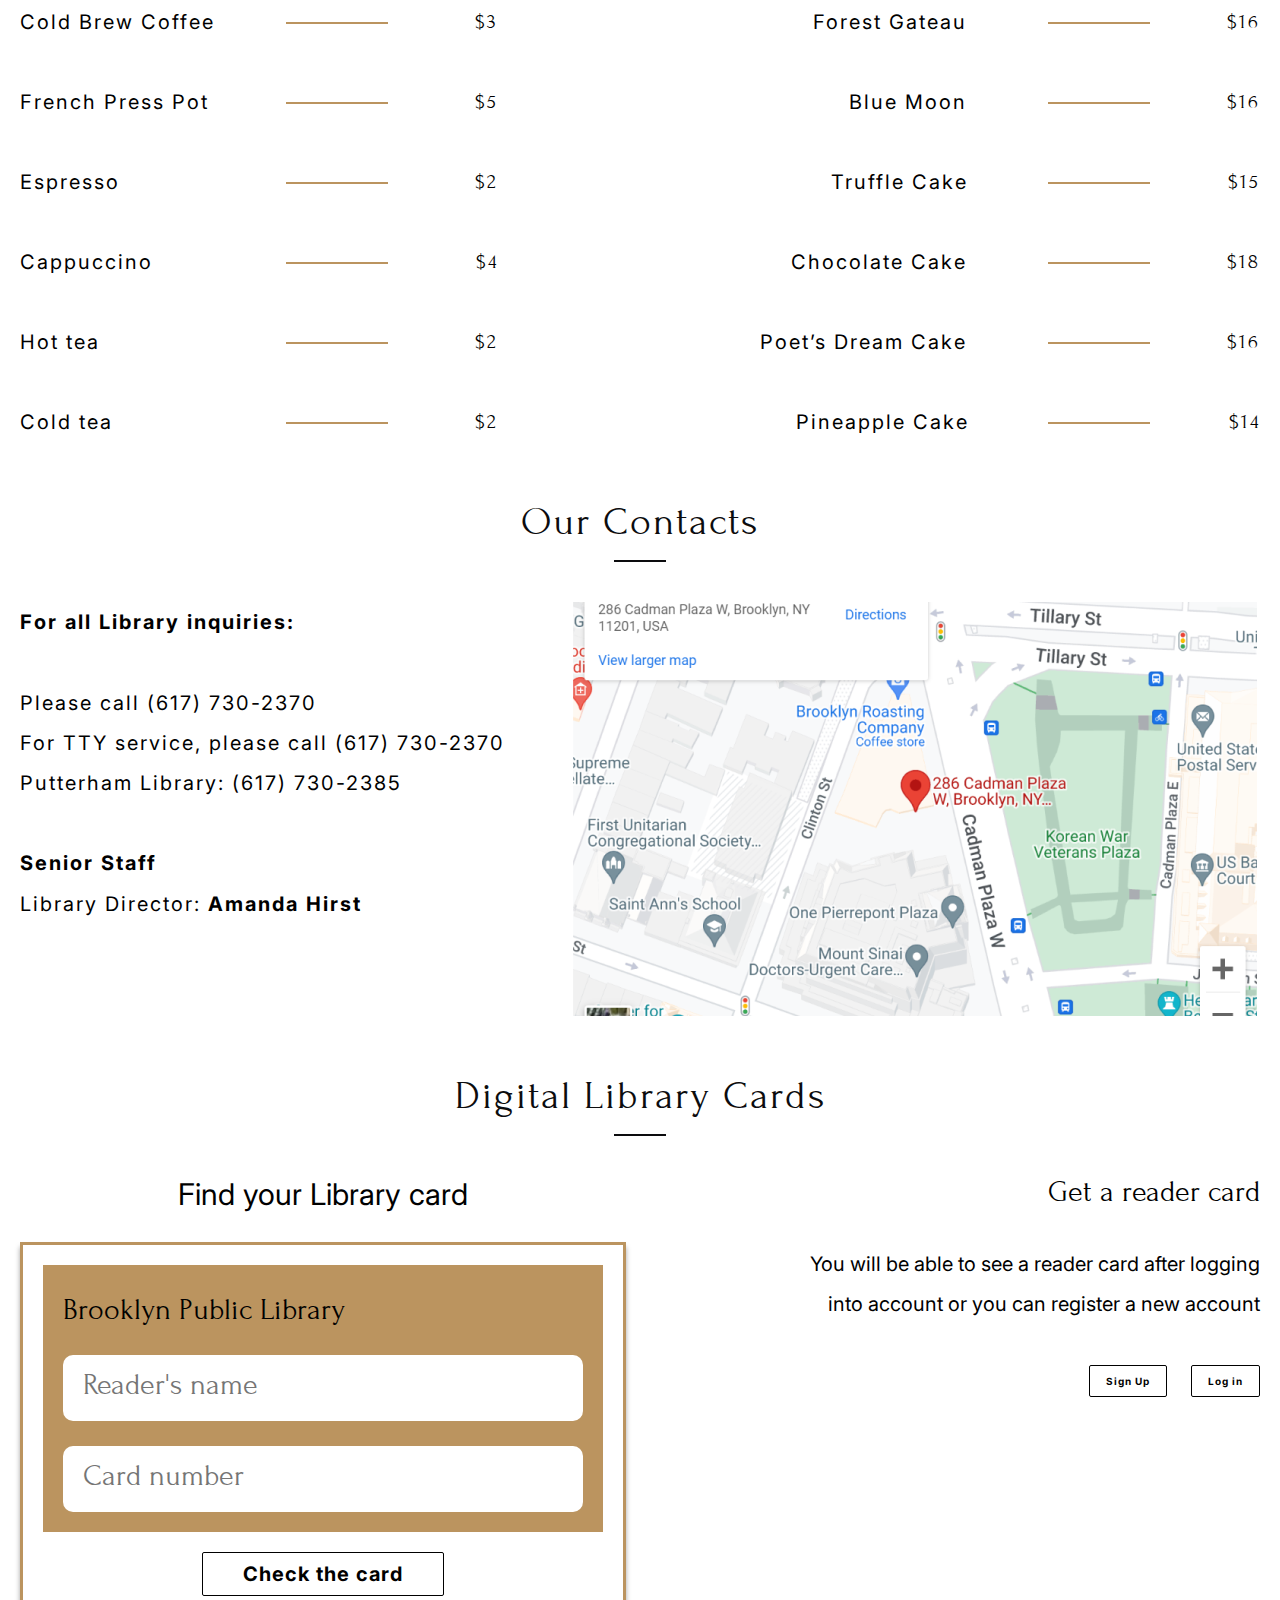
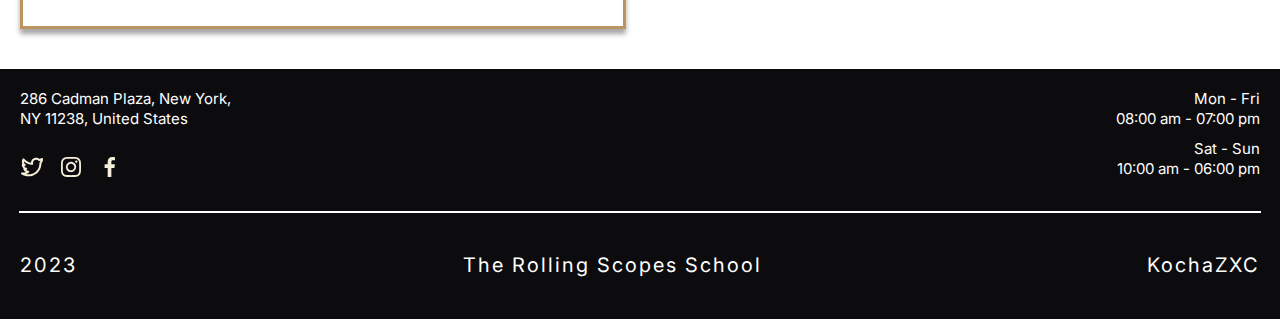
==== commit 08d8292c: "feat: fixed burger menu" ====
--- a/library/index.html
+++ b/library/index.html
@@ -32,6 +32,7 @@
                     <span class="burger-span"></span>
                 </div>
             </div>
+        </div>
         </div>
     </header>
     <main class="main">
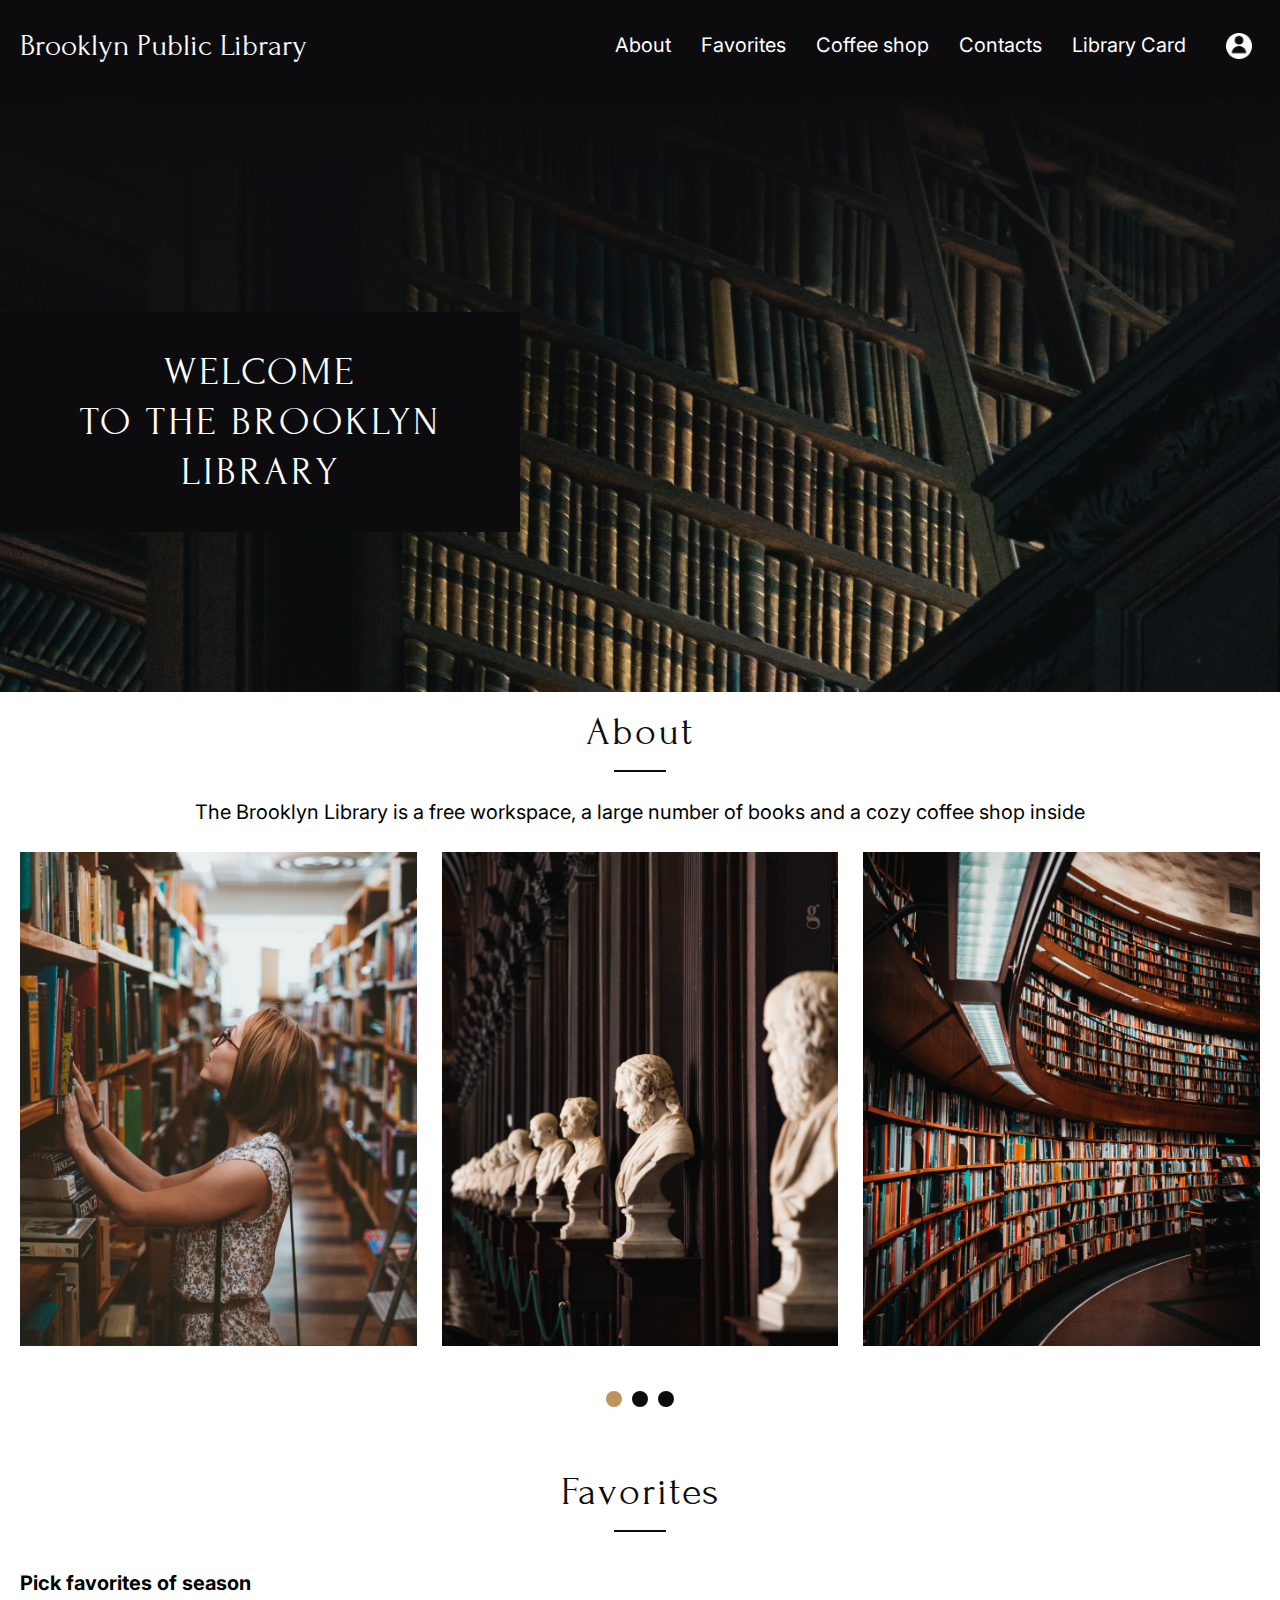
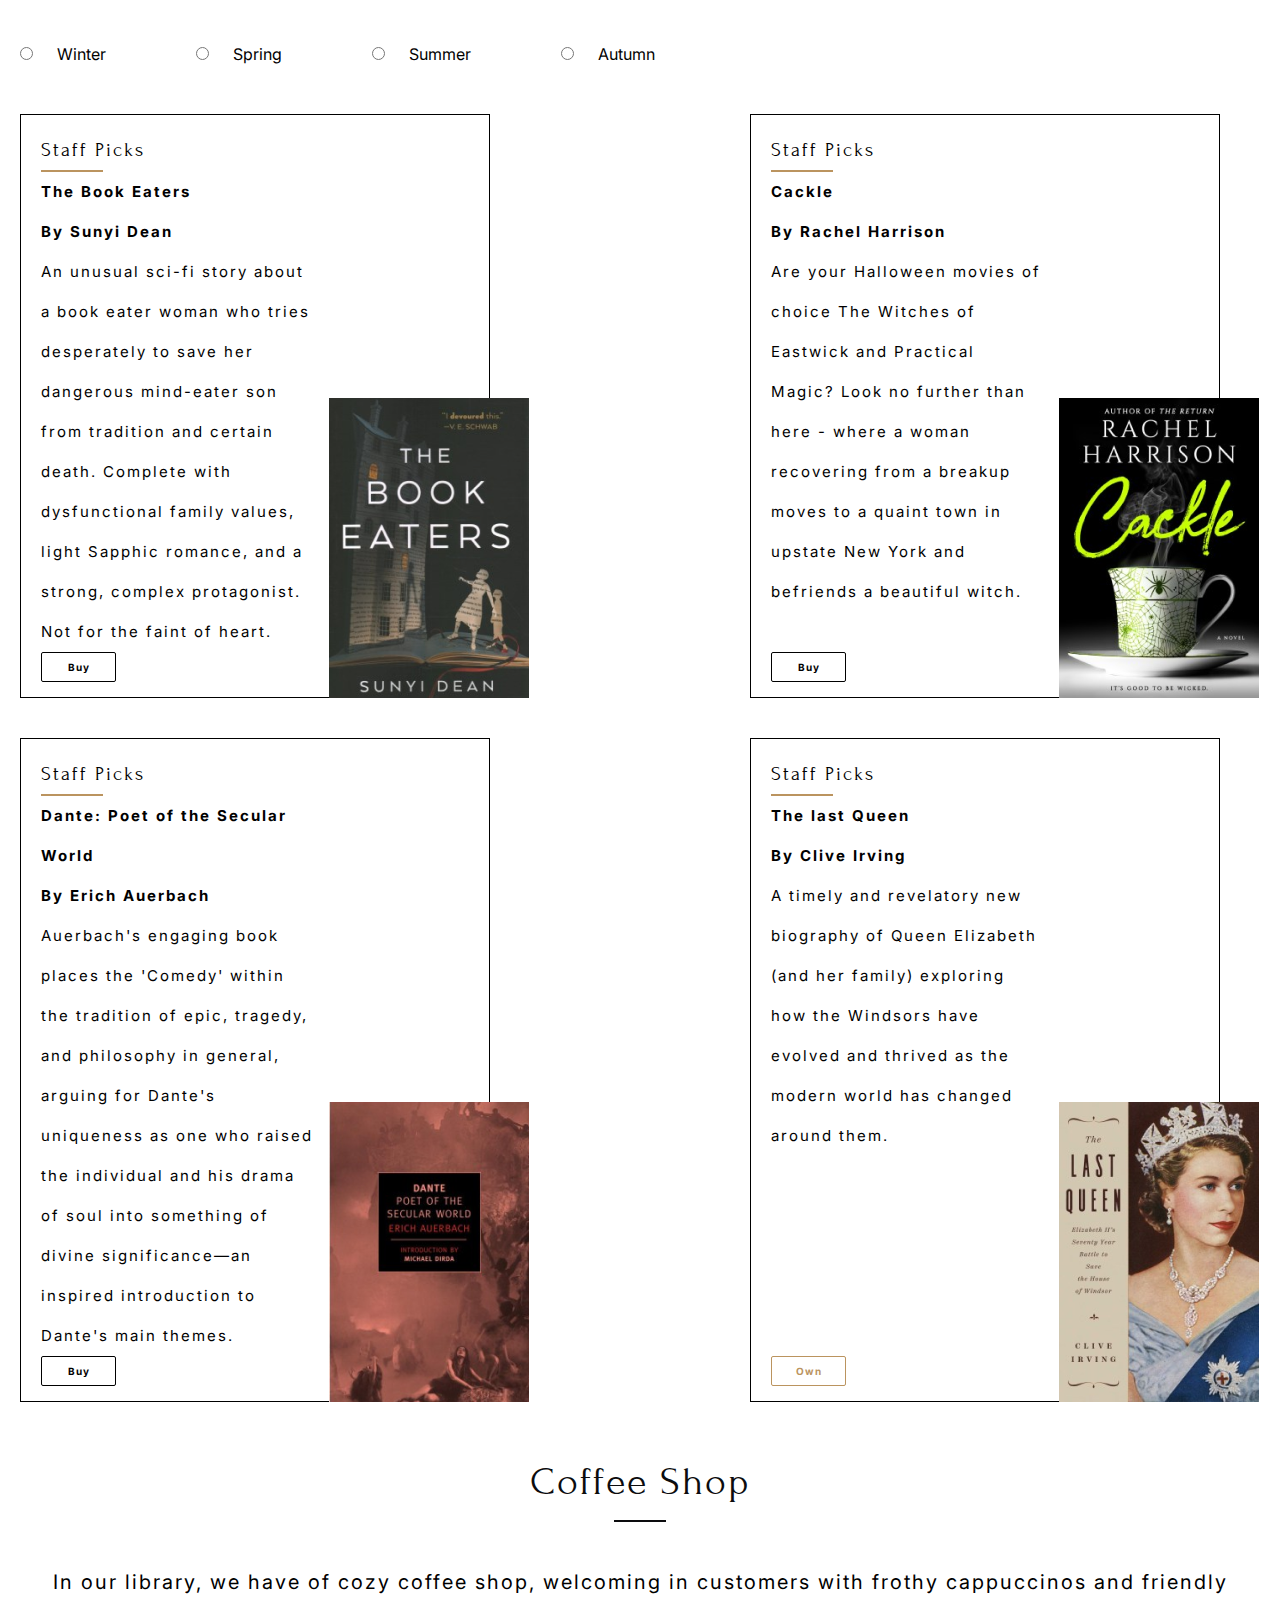
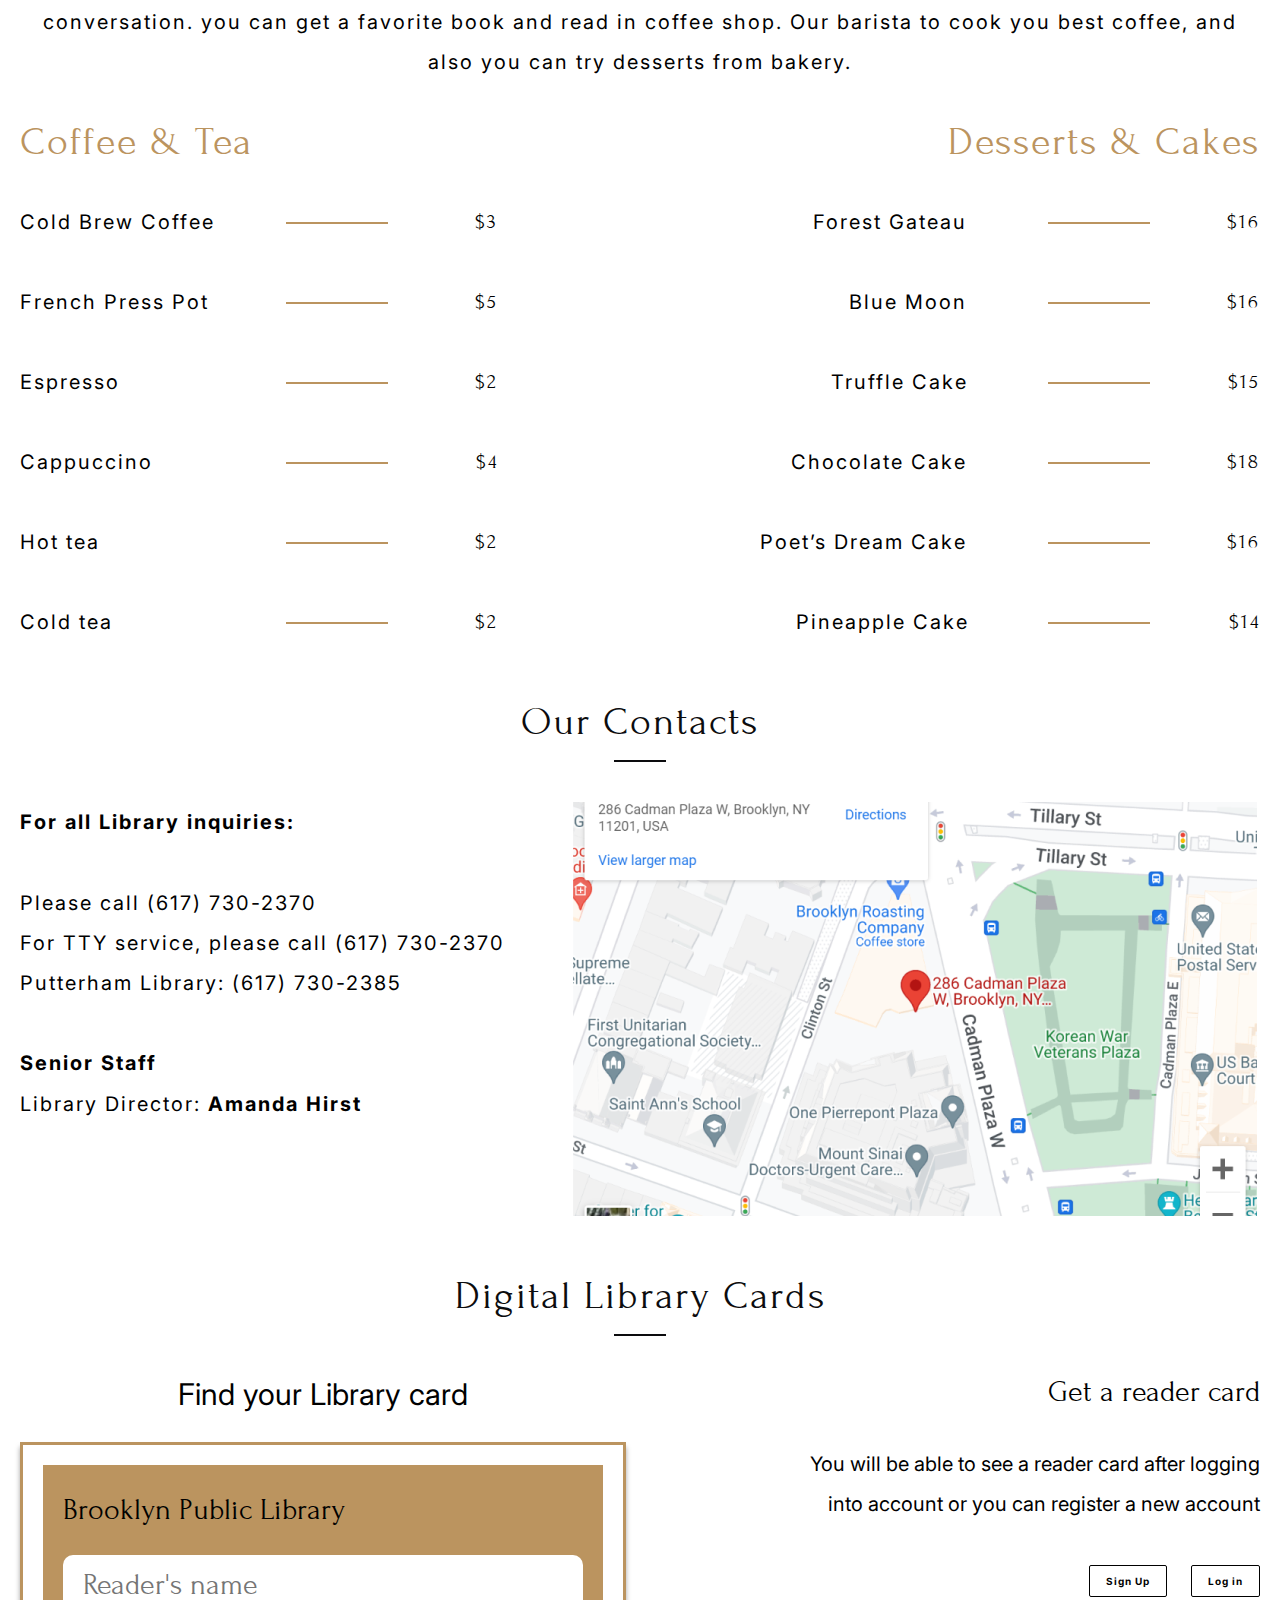
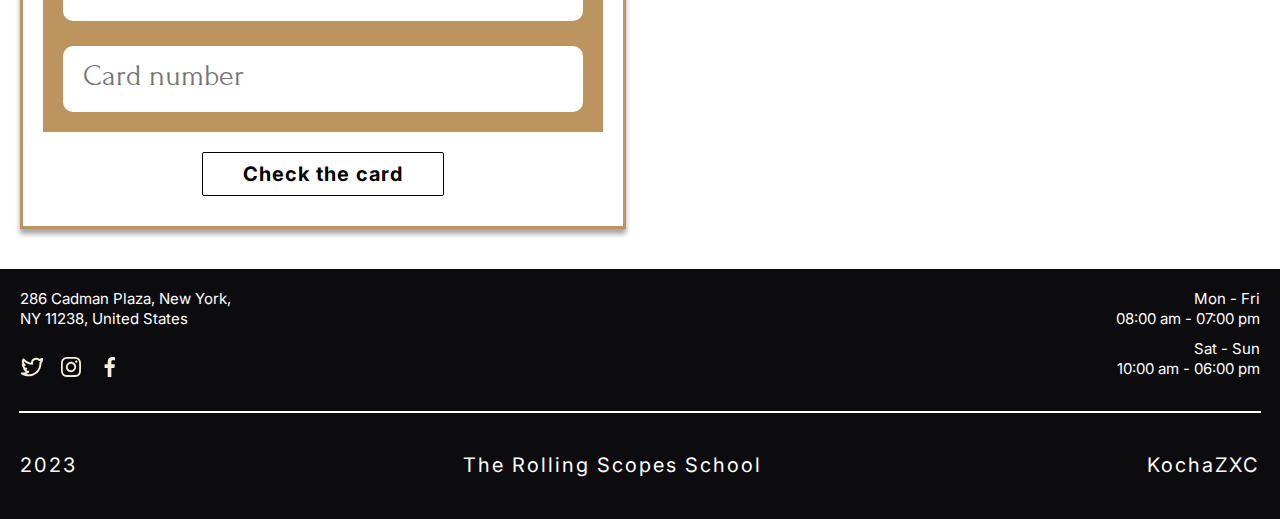
==== commit c2a5bda1: "feat: small changes" ====
--- a/library/index.html
+++ b/library/index.html
@@ -115,9 +115,9 @@
                     <div class="favorite-block-container">
                         <p class="favorite-subhead">Staff Picks</p>
                         <div class="book-name-wrapper">
-                            <p class="book-name">The Book Eaters By Sunyi Dean</p>
+                            <p class="book-name"><span class="book-headline">The Book Eaters </span> <br> By Sunyi Dean</p>
                         </div>
-                        <p class="bool-description">An unusual sci-fi story about a book eater woman who tries
+                        <p class="book-description">An unusual sci-fi story about a book eater woman who tries
                             desperately
                             to save her dangerous mind-eater son from tradition and certain death. Complete with
                             dysfunctional family values, light Sapphic romance, and a strong, complex protagonist. Not
@@ -134,9 +134,9 @@
                     <div class="favorite-block-container">
                         <p class="favorite-subhead">Staff Picks</p>
                         <div class="book-name-wrapper">
-                            <p class="book-name">Cackle By Rachel Harrison</p>
+                            <p class="book-name"><span class="book-headline">Cackle </span> <br> By Rachel Harrison</p>
                         </div>
-                        <p class="bool-description">Are your Halloween movies of choice The Witches of Eastwick and
+                        <p class="book-description">Are your Halloween movies of choice The Witches of Eastwick and
                             Practical Magic? Look no further than here - where a woman recovering from a breakup moves
                             to a
                             quaint town in upstate New York and befriends a beautiful witch.</p>
@@ -151,9 +151,9 @@
                     <div class="favorite-block-container">
                         <p class="favorite-subhead">Staff Picks</p>
                         <div class="book-name-wrapper">
-                            <p class="book-name">Dante: Poet of the Secular World By Erich Auerbach</p>
+                            <p class="book-name"><span class="book-headline">Dante: Poet of the Secular World</span> <br> By Erich Auerbach</p>
                         </div>
-                        <p class="bool-description">Auerbach's engaging book places the 'Comedy' within the tradition of
+                        <p class="book-description">Auerbach's engaging book places the 'Comedy' within the tradition of
                             epic, tragedy, and philosophy in general, arguing for Dante's uniqueness as one who raised
                             the
                             individual and his drama of soul into something of divine significance—an inspired
@@ -170,9 +170,9 @@
                     <div class="favotite-block-container">
                         <p class="favorite-subhead">Staff Picks</p>
                         <div class="book-name-wrapper">
-                            <p class="book-name">The Last Queen By Clive Irving</p>
+                            <p class="book-name"><span class="book-headline">The last Queen</span> <br> By Clive Irving</p>
                         </div>
-                        <p class="bool-description">A timely and revelatory new biography of Queen Elizabeth (and her
+                        <p class="book-description">A timely and revelatory new biography of Queen Elizabeth (and her
                             family) exploring how the Windsors have evolved and thrived as the modern world has changed
                             around them.</p>
                     </div>
